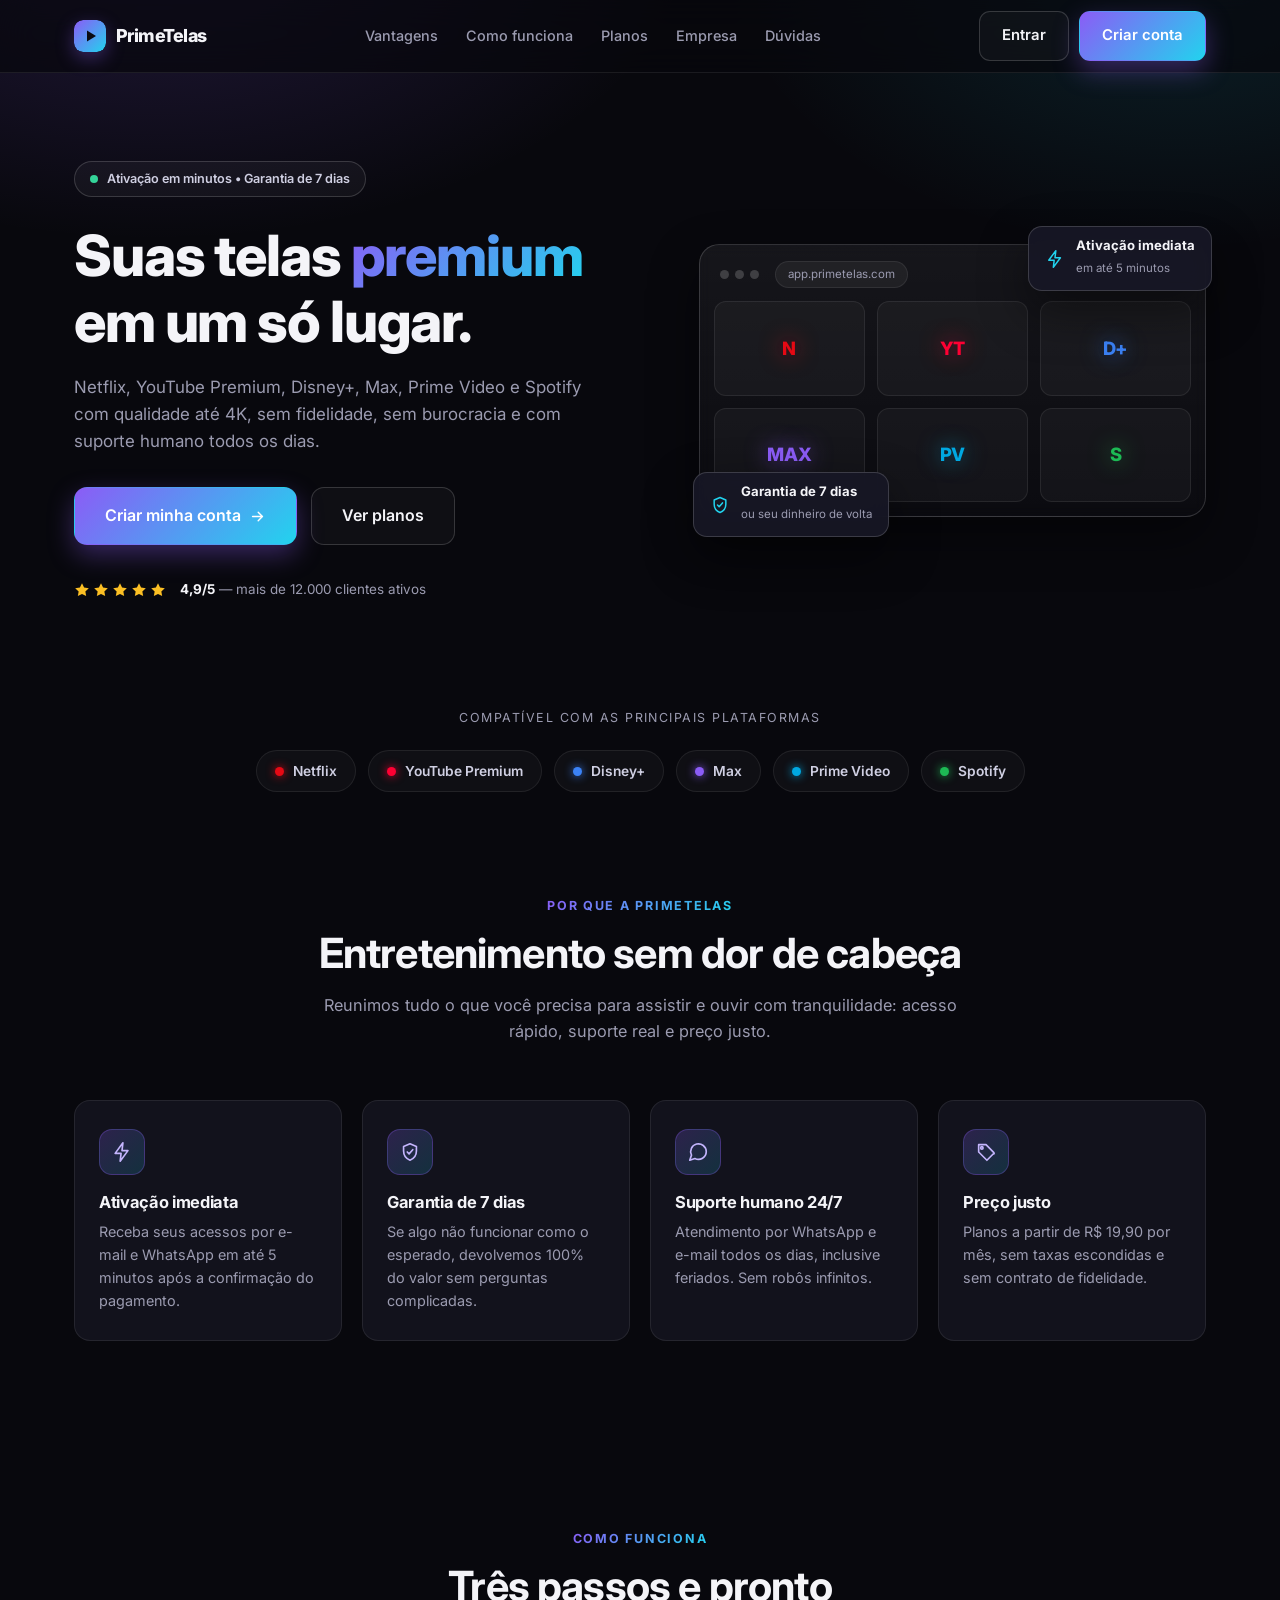
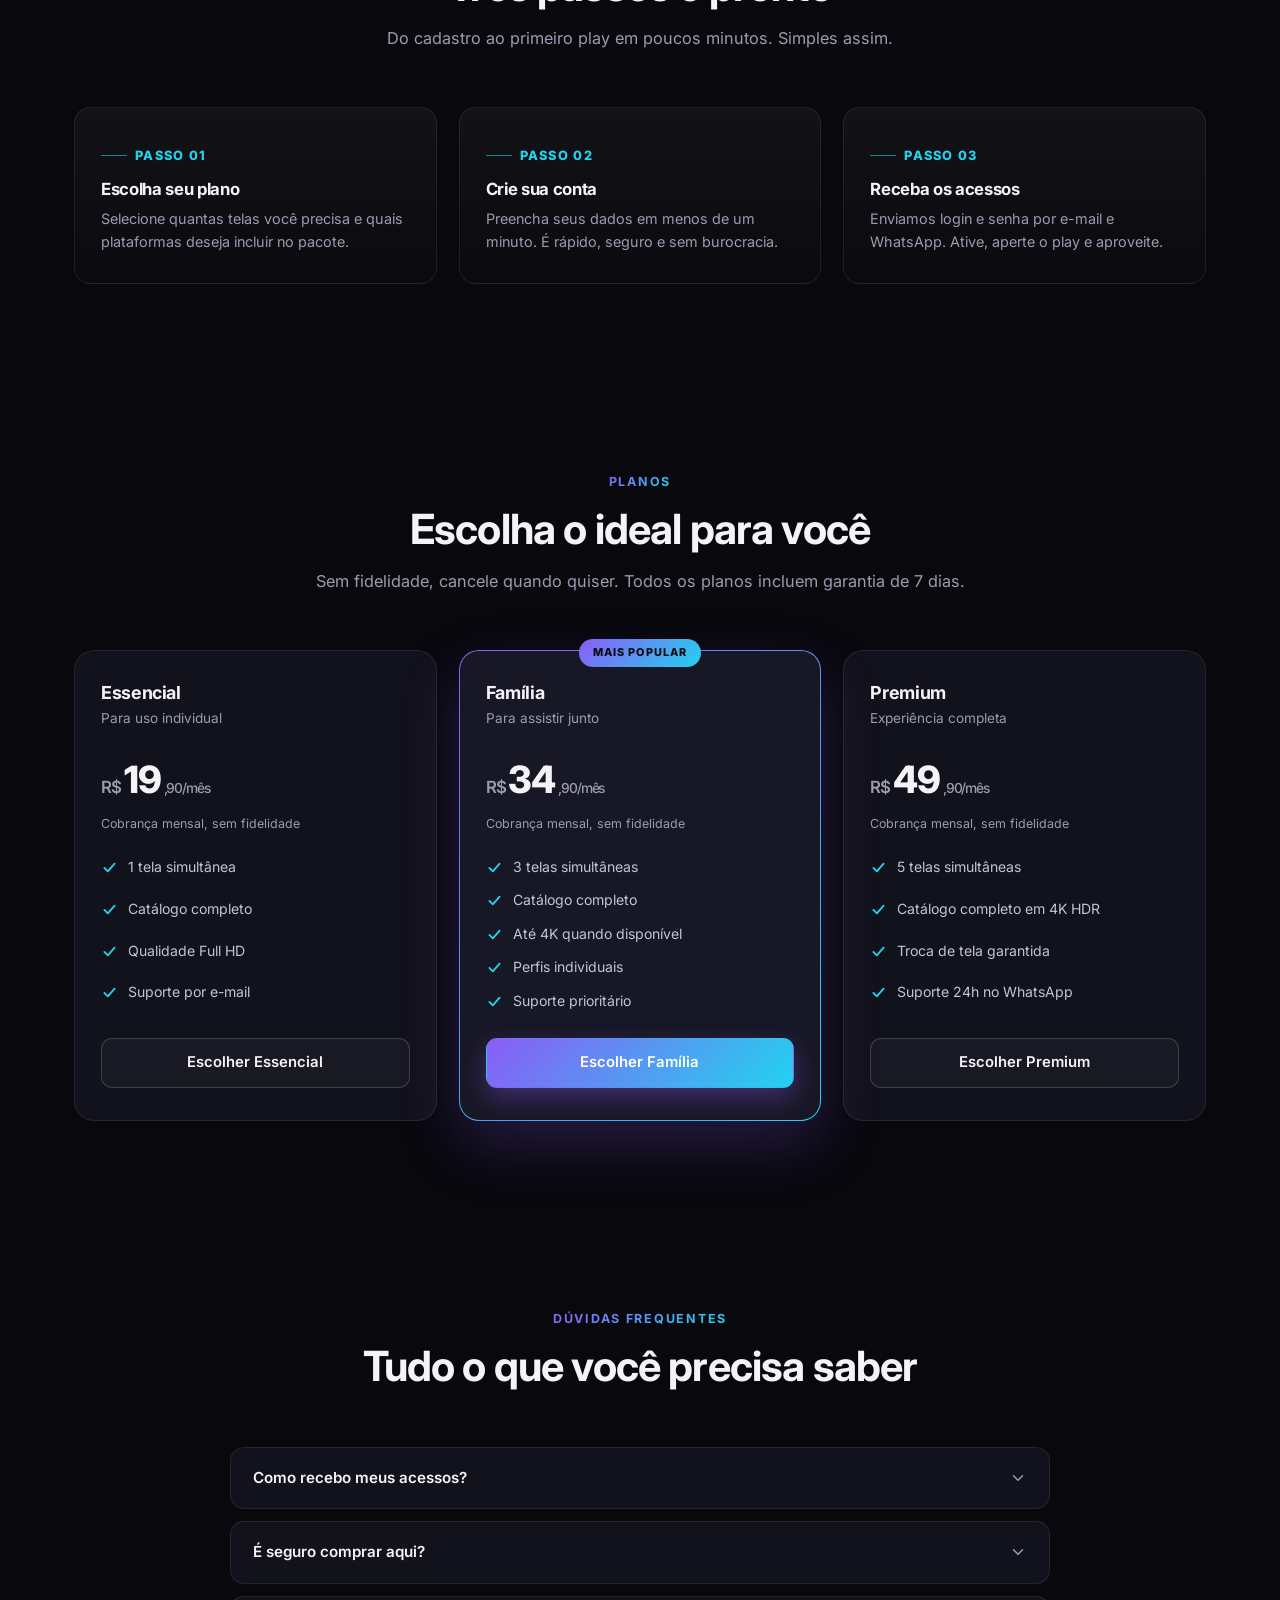
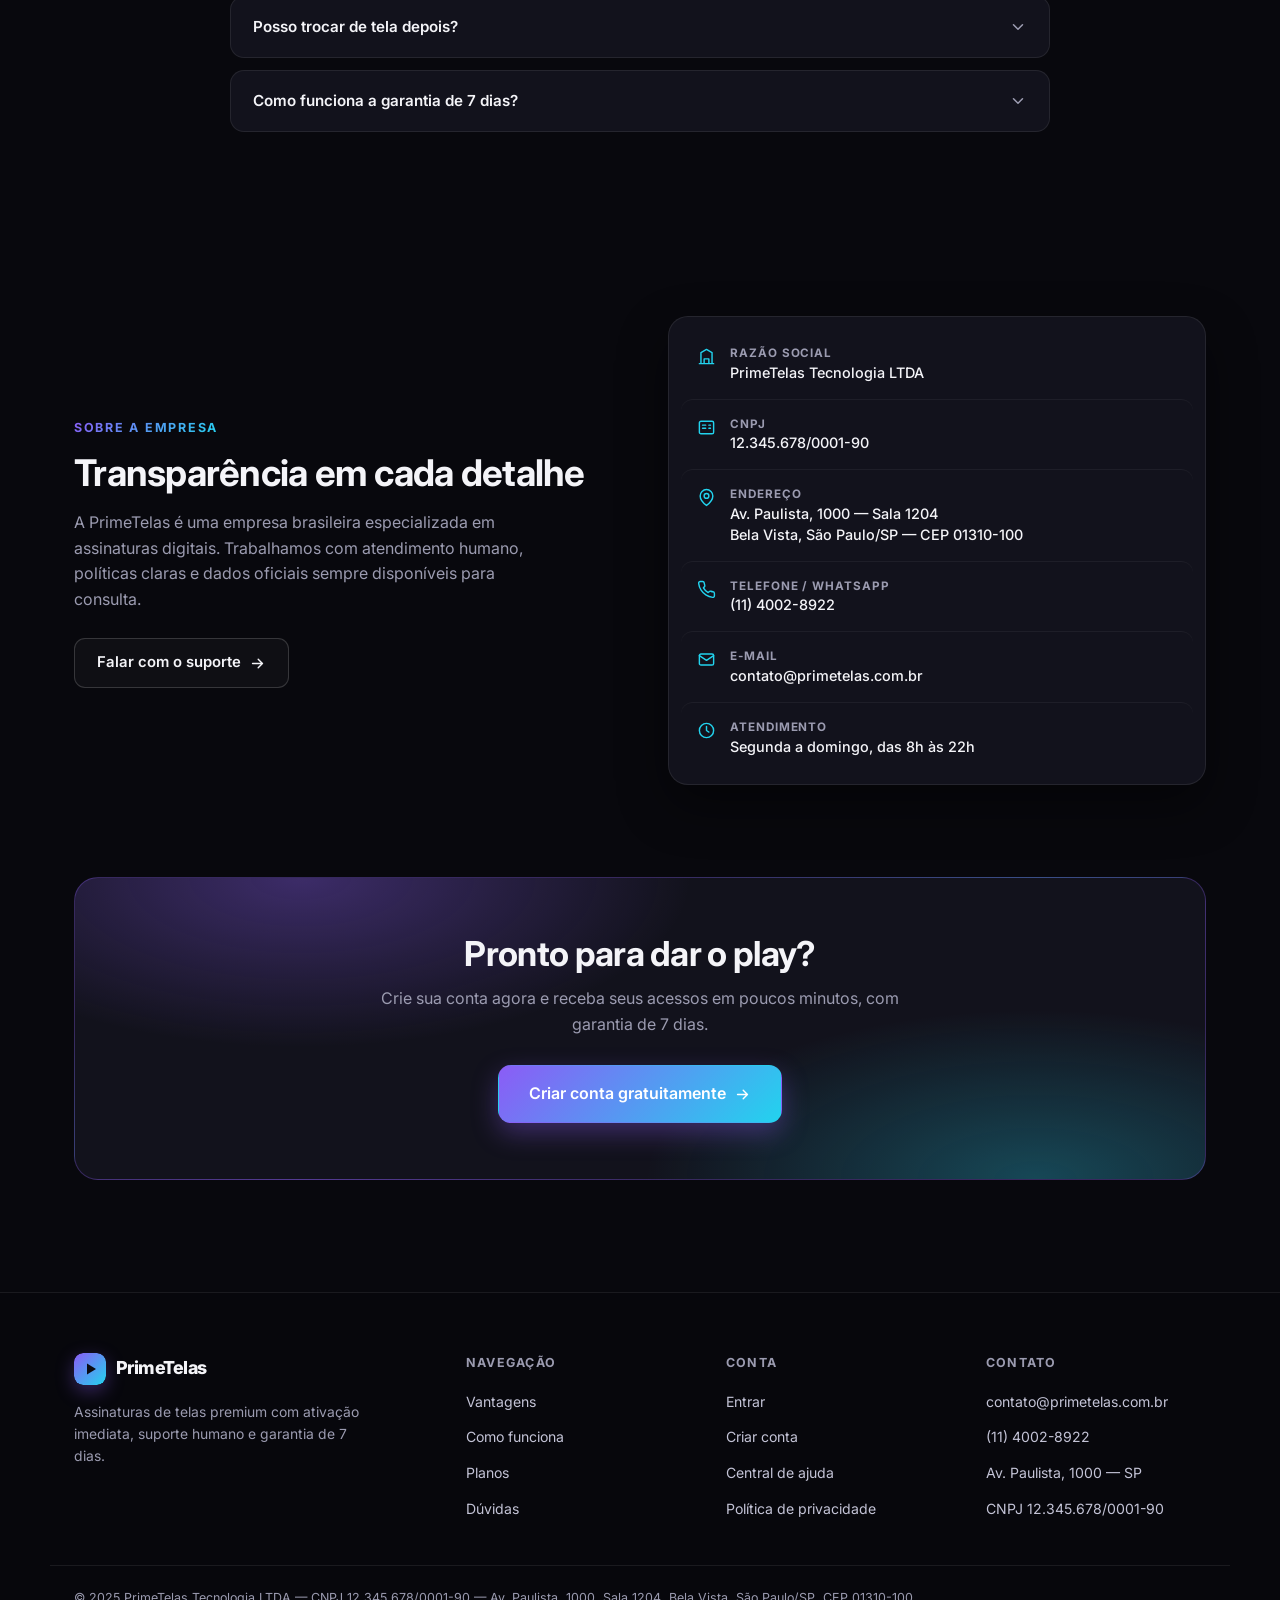
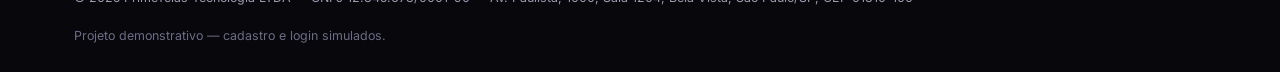
==== index.html @ 94884b7f "Rename inicio.html to index.html" ====
<!DOCTYPE html>
<html lang="pt-BR">
<head>
<meta charset="UTF-8">
<meta name="viewport" content="width=device-width, initial-scale=1.0">
<meta name="theme-color" content="#08080d">
<meta name="description" content="PrimeTelas — assinaturas de telas premium: Netflix, YouTube Premium, Disney+, Max, Prime Video e Spotify com ativação imediata.">
<title>PrimeTelas — Suas telas premium em um só lugar</title>
<link rel="preconnect" href="https://fonts.googleapis.com">
<link rel="preconnect" href="https://fonts.gstatic.com" crossorigin>
<link href="https://fonts.googleapis.com/css2?family=Inter:wght@400;500;600;700;800&display=swap" rel="stylesheet">
<link rel="stylesheet" href="estilo.css">
</head>
<body>

<!-- ================= NAVBAR ================= -->
<header class="navbar">
  <div class="container nav-inner">
    <a class="logo" href="inicio.html">
      <svg class="logo-mark" viewBox="0 0 32 32" aria-hidden="true">
        <defs>
          <linearGradient id="gradLogo" x1="0" y1="0" x2="32" y2="32" gradientUnits="userSpaceOnUse">
            <stop stop-color="#8b5cf6"/><stop offset="1" stop-color="#22d3ee"/>
          </linearGradient>
        </defs>
        <rect width="32" height="32" rx="9" fill="url(#gradLogo)"/>
        <path d="M13 10.5v11l9-5.5-9-5.5z" fill="#0b0b12"/>
      </svg>
      PrimeTelas
    </a>

    <nav class="nav-links">
      <a href="#vantagens">Vantagens</a>
      <a href="#como-funciona">Como funciona</a>
      <a href="#planos">Planos</a>
      <a href="#empresa">Empresa</a>
      <a href="#faq">Dúvidas</a>
    </nav>

    <div class="nav-actions">
      <a href="entrar.html" class="btn btn-ghost">Entrar</a>
      <a href="cadastro.html" class="btn btn-primary">Criar conta</a>
    </div>
  </div>
</header>

<main>
  <!-- ================= HERO ================= -->
  <section class="hero">
    <div class="container hero-grid">
      <div>
        <span class="badge"><span class="pulse"></span> Ativação em minutos &bull; Garantia de 7 dias</span>
        <h1>Suas telas <span class="grad">premium</span> em um só lugar.</h1>
        <p class="lead">
          Netflix, YouTube Premium, Disney+, Max, Prime Video e Spotify com qualidade até 4K,
          sem fidelidade, sem burocracia e com suporte humano todos os dias.
        </p>
        <div class="hero-actions">
          <a href="cadastro.html" class="btn btn-primary btn-lg">
            Criar minha conta
            <svg viewBox="0 0 24 24" fill="none" stroke="currentColor" stroke-width="2" stroke-linecap="round" stroke-linejoin="round"><path d="M5 12h14M13 6l6 6-6 6"/></svg>
          </a>
          <a href="#planos" class="btn btn-ghost btn-lg">Ver planos</a>
        </div>
        <div class="trust">
          <div class="stars" aria-label="Avaliação 4,9 de 5">
            <svg viewBox="0 0 20 20" fill="currentColor"><path d="M10 1.5l2.6 5.3 5.9.9-4.3 4.1 1 5.8L10 14.9 4.8 17.6l1-5.8L1.5 7.7l5.9-.9L10 1.5z"/></svg>
            <svg viewBox="0 0 20 20" fill="currentColor"><path d="M10 1.5l2.6 5.3 5.9.9-4.3 4.1 1 5.8L10 14.9 4.8 17.6l1-5.8L1.5 7.7l5.9-.9L10 1.5z"/></svg>
            <svg viewBox="0 0 20 20" fill="currentColor"><path d="M10 1.5l2.6 5.3 5.9.9-4.3 4.1 1 5.8L10 14.9 4.8 17.6l1-5.8L1.5 7.7l5.9-.9L10 1.5z"/></svg>
            <svg viewBox="0 0 20 20" fill="currentColor"><path d="M10 1.5l2.6 5.3 5.9.9-4.3 4.1 1 5.8L10 14.9 4.8 17.6l1-5.8L1.5 7.7l5.9-.9L10 1.5z"/></svg>
            <svg viewBox="0 0 20 20" fill="currentColor"><path d="M10 1.5l2.6 5.3 5.9.9-4.3 4.1 1 5.8L10 14.9 4.8 17.6l1-5.8L1.5 7.7l5.9-.9L10 1.5z"/></svg>
          </div>
          <small><b>4,9/5</b> — mais de 12.000 clientes ativos</small>
        </div>
      </div>

      <div class="hero-visual">
        <div class="screen-panel">
          <div class="screen-top">
            <span class="dot"></span><span class="dot"></span><span class="dot"></span>
            <span class="screen-url">app.primetelas.com</span>
          </div>
          <div class="tiles">
            <div class="tile" style="--brand:#e50914">N</div>
            <div class="tile" style="--brand:#ff0033">YT</div>
            <div class="tile" style="--brand:#3b82f6">D+</div>
            <div class="tile" style="--brand:#8b5cf6">MAX</div>
            <div class="tile" style="--brand:#00a8e1">PV</div>
            <div class="tile" style="--brand:#1db954">S</div>
          </div>
        </div>
        <div class="float-card float-1">
          <svg viewBox="0 0 24 24" fill="none" stroke="currentColor" stroke-width="1.8" stroke-linecap="round" stroke-linejoin="round"><path d="M13 2L4.5 13.5H11L10 22l8.5-11.5H12L13 2z"/></svg>
          <div><strong>Ativação imediata</strong><span>em até 5 minutos</span></div>
        </div>
        <div class="float-card float-2">
          <svg viewBox="0 0 24 24" fill="none" stroke="currentColor" stroke-width="1.8" stroke-linecap="round" stroke-linejoin="round"><path d="M12 3l7 3v5c0 4.5-3 8.4-7 10-4-1.6-7-5.5-7-10V6l7-3z"/><path d="M9 12l2 2 4-4.5"/></svg>
          <div><strong>Garantia de 7 dias</strong><span>ou seu dinheiro de volta</span></div>
        </div>
      </div>
    </div>
  </section>

  <!-- ================= MARCAS ================= -->
  <section class="brands">
    <div class="container">
      <p>Compatível com as principais plataformas</p>
      <div class="brand-row">
        <span class="brand-pill"><span class="brand-dot" style="--brand:#e50914"></span>Netflix</span>
        <span class="brand-pill"><span class="brand-dot" style="--brand:#ff0033"></span>YouTube Premium</span>
        <span class="brand-pill"><span class="brand-dot" style="--brand:#3b82f6"></span>Disney+</span>
        <span class="brand-pill"><span class="brand-dot" style="--brand:#8b5cf6"></span>Max</span>
        <span class="brand-pill"><span class="brand-dot" style="--brand:#00a8e1"></span>Prime Video</span>
        <span class="brand-pill"><span class="brand-dot" style="--brand:#1db954"></span>Spotify</span>
      </div>
    </div>
  </section>

  <!-- ================= VANTAGENS ================= -->
  <section class="section" id="vantagens">
    <div class="container">
      <div class="section-head">
        <span class="eyebrow">Por que a PrimeTelas</span>
        <h2>Entretenimento sem dor de cabeça</h2>
        <p>Reunimos tudo o que você precisa para assistir e ouvir com tranquilidade: acesso rápido, suporte real e preço justo.</p>
      </div>

      <div class="grid-cards">
        <article class="card">
          <div class="icon-box">
            <svg viewBox="0 0 24 24" fill="none" stroke="currentColor" stroke-width="1.8" stroke-linecap="round" stroke-linejoin="round"><path d="M13 2L4.5 13.5H11L10 22l8.5-11.5H12L13 2z"/></svg>
          </div>
          <h3>Ativação imediata</h3>
          <p>Receba seus acessos por e-mail e WhatsApp em até 5 minutos após a confirmação do pagamento.</p>
        </article>

        <article class="card">
          <div class="icon-box">
            <svg viewBox="0 0 24 24" fill="none" stroke="currentColor" stroke-width="1.8" stroke-linecap="round" stroke-linejoin="round"><path d="M12 3l7 3v5c0 4.5-3 8.4-7 10-4-1.6-7-5.5-7-10V6l7-3z"/><path d="M9 12l2 2 4-4.5"/></svg>
          </div>
          <h3>Garantia de 7 dias</h3>
          <p>Se algo não funcionar como o esperado, devolvemos 100% do valor sem perguntas complicadas.</p>
        </article>

        <article class="card">
          <div class="icon-box">
            <svg viewBox="0 0 24 24" fill="none" stroke="currentColor" stroke-width="1.8" stroke-linecap="round" stroke-linejoin="round"><path d="M21 11.5a8.5 8.5 0 0 1-12.4 7.6L3 21l1.9-5.6A8.5 8.5 0 1 1 21 11.5z"/></svg>
          </div>
          <h3>Suporte humano 24/7</h3>
          <p>Atendimento por WhatsApp e e-mail todos os dias, inclusive feriados. Sem robôs infinitos.</p>
        </article>

        <article class="card">
          <div class="icon-box">
            <svg viewBox="0 0 24 24" fill="none" stroke="currentColor" stroke-width="1.8" stroke-linecap="round" stroke-linejoin="round"><path d="M20.6 13.4L13 21l-9-9V4h8l8.6 8.6a1 1 0 0 1 0 1.4z"/><circle cx="7.5" cy="7.5" r="1.3"/></svg>
          </div>
          <h3>Preço justo</h3>
          <p>Planos a partir de R$ 19,90 por mês, sem taxas escondidas e sem contrato de fidelidade.</p>
        </article>
      </div>
    </div>
  </section>

  <!-- ================= COMO FUNCIONA ================= -->
  <section class="section" id="como-funciona">
    <div class="container">
      <div class="section-head">
        <span class="eyebrow">Como funciona</span>
        <h2>Três passos e pronto</h2>
        <p>Do cadastro ao primeiro play em poucos minutos. Simples assim.</p>
      </div>

      <div class="steps">
        <div class="step">
          <span class="step-num">PASSO 01</span>
          <h3>Escolha seu plano</h3>
          <p>Selecione quantas telas você precisa e quais plataformas deseja incluir no pacote.</p>
        </div>
        <div class="step">
          <span class="step-num">PASSO 02</span>
          <h3>Crie sua conta</h3>
          <p>Preencha seus dados em menos de um minuto. É rápido, seguro e sem burocracia.</p>
        </div>
        <div class="step">
          <span class="step-num">PASSO 03</span>
          <h3>Receba os acessos</h3>
          <p>Enviamos login e senha por e-mail e WhatsApp. Ative, aperte o play e aproveite.</p>
        </div>
      </div>
    </div>
  </section>

  <!-- ================= PLANOS ================= -->
  <section class="section" id="planos">
    <div class="container">
      <div class="section-head">
        <span class="eyebrow">Planos</span>
        <h2>Escolha o ideal para você</h2>
        <p>Sem fidelidade, cancele quando quiser. Todos os planos incluem garantia de 7 dias.</p>
      </div>

      <div class="plans">
        <article class="plan">
          <h3>Essencial</h3>
          <p class="plan-desc">Para uso individual</p>
          <div class="plan-price"><span class="cur">R$</span>19<small>,90/mês</small></div>
          <p class="plan-note">Cobrança mensal, sem fidelidade</p>
          <ul class="plan-list">
            <li><svg class="check" viewBox="0 0 20 20" fill="none"><path d="M4 10.5l4 4 8-9" stroke="currentColor" stroke-width="2.2" stroke-linecap="round" stroke-linejoin="round"/></svg>1 tela simultânea</li>
            <li><svg class="check" viewBox="0 0 20 20" fill="none"><path d="M4 10.5l4 4 8-9" stroke="currentColor" stroke-width="2.2" stroke-linecap="round" stroke-linejoin="round"/></svg>Catálogo completo</li>
            <li><svg class="check" viewBox="0 0 20 20" fill="none"><path d="M4 10.5l4 4 8-9" stroke="currentColor" stroke-width="2.2" stroke-linecap="round" stroke-linejoin="round"/></svg>Qualidade Full HD</li>
            <li><svg class="check" viewBox="0 0 20 20" fill="none"><path d="M4 10.5l4 4 8-9" stroke="currentColor" stroke-width="2.2" stroke-linecap="round" stroke-linejoin="round"/></svg>Suporte por e-mail</li>
          </ul>
          <a href="cadastro.html" class="btn btn-ghost btn-block">Escolher Essencial</a>
        </article>

        <article class="plan featured">
          <span class="tag-pop">Mais popular</span>
          <h3>Família</h3>
          <p class="plan-desc">Para assistir junto</p>
          <div class="plan-price"><span class="cur">R$</span>34<small>,90/mês</small></div>
          <p class="plan-note">Cobrança mensal, sem fidelidade</p>
          <ul class="plan-list">
            <li><svg class="check" viewBox="0 0 20 20" fill="none"><path d="M4 10.5l4 4 8-9" stroke="currentColor" stroke-width="2.2" stroke-linecap="round" stroke-linejoin="round"/></svg>3 telas simultâneas</li>
            <li><svg class="check" viewBox="0 0 20 20" fill="none"><path d="M4 10.5l4 4 8-9" stroke="currentColor" stroke-width="2.2" stroke-linecap="round" stroke-linejoin="round"/></svg>Catálogo completo</li>
            <li><svg class="check" viewBox="0 0 20 20" fill="none"><path d="M4 10.5l4 4 8-9" stroke="currentColor" stroke-width="2.2" stroke-linecap="round" stroke-linejoin="round"/></svg>Até 4K quando disponível</li>
            <li><svg class="check" viewBox="0 0 20 20" fill="none"><path d="M4 10.5l4 4 8-9" stroke="currentColor" stroke-width="2.2" stroke-linecap="round" stroke-linejoin="round"/></svg>Perfis individuais</li>
            <li><svg class="check" viewBox="0 0 20 20" fill="none"><path d="M4 10.5l4 4 8-9" stroke="currentColor" stroke-width="2.2" stroke-linecap="round" stroke-linejoin="round"/></svg>Suporte prioritário</li>
          </ul>
          <a href="cadastro.html" class="btn btn-primary btn-block">Escolher Família</a>
        </article>

        <article class="plan">
          <h3>Premium</h3>
          <p class="plan-desc">Experiência completa</p>
          <div class="plan-price"><span class="cur">R$</span>49<small>,90/mês</small></div>
          <p class="plan-note">Cobrança mensal, sem fidelidade</p>
          <ul class="plan-list">
            <li><svg class="check" viewBox="0 0 20 20" fill="none"><path d="M4 10.5l4 4 8-9" stroke="currentColor" stroke-width="2.2" stroke-linecap="round" stroke-linejoin="round"/></svg>5 telas simultâneas</li>
            <li><svg class="check" viewBox="0 0 20 20" fill="none"><path d="M4 10.5l4 4 8-9" stroke="currentColor" stroke-width="2.2" stroke-linecap="round" stroke-linejoin="round"/></svg>Catálogo completo em 4K HDR</li>
            <li><svg class="check" viewBox="0 0 20 20" fill="none"><path d="M4 10.5l4 4 8-9" stroke="currentColor" stroke-width="2.2" stroke-linecap="round" stroke-linejoin="round"/></svg>Troca de tela garantida</li>
            <li><svg class="check" viewBox="0 0 20 20" fill="none"><path d="M4 10.5l4 4 8-9" stroke="currentColor" stroke-width="2.2" stroke-linecap="round" stroke-linejoin="round"/></svg>Suporte 24h no WhatsApp</li>
          </ul>
          <a href="cadastro.html" class="btn btn-ghost btn-block">Escolher Premium</a>
        </article>
      </div>
    </div>
  </section>

  <!-- ================= FAQ ================= -->
  <section class="section" id="faq">
    <div class="container">
      <div class="section-head">
        <span class="eyebrow">Dúvidas frequentes</span>
        <h2>Tudo o que você precisa saber</h2>
      </div>

      <div class="faq">
        <details class="faq-item">
          <summary>Como recebo meus acessos?
            <svg viewBox="0 0 24 24" fill="none" stroke="currentColor" stroke-width="2" stroke-linecap="round" stroke-linejoin="round"><path d="M6 9l6 6 6-6"/></svg>
          </summary>
          <p>Após a confirmação do pagamento, enviamos o login e a senha para o e-mail cadastrado e também pelo WhatsApp em até 5 minutos.</p>
        </details>

        <details class="faq-item">
          <summary>É seguro comprar aqui?
            <svg viewBox="0 0 24 24" fill="none" stroke="currentColor" stroke-width="2" stroke-linecap="round" stroke-linejoin="round"><path d="M6 9l6 6 6-6"/></svg>
          </summary>
          <p>Sim. Todos os pagamentos são processados por gateways certificados e seus dados são criptografados. Além disso, você conta com 7 dias de garantia.</p>
        </details>

        <details class="faq-item">
          <summary>Posso trocar de tela depois?
            <svg viewBox="0 0 24 24" fill="none" stroke="currentColor" stroke-width="2" stroke-linecap="round" stroke-linejoin="round"><path d="M6 9l6 6 6-6"/></svg>
          </summary>
          <p>Sim. Nos planos Família e Premium você pode solicitar a troca de tela uma vez por mês diretamente com o nosso suporte.</p>
        </details>

        <details class="faq-item">
          <summary>Como funciona a garantia de 7 dias?
            <svg viewBox="0 0 24 24" fill="none" stroke="currentColor" stroke-width="2" stroke-linecap="round" stroke-linejoin="round"><path d="M6 9l6 6 6-6"/></svg>
          </summary>
          <p>Se o serviço não funcionar como esperado dentro dos primeiros 7 dias, basta abrir um chamado no suporte e devolvemos o valor integral pago.</p>
        </details>
      </div>
    </div>
  </section>

  <!-- ================= EMPRESA ================= -->
  <section class="section" id="empresa">
    <div class="container company-grid">
      <div>
        <span class="eyebrow">Sobre a empresa</span>
        <h2>Transparência em cada detalhe</h2>
        <p>
          A PrimeTelas é uma empresa brasileira especializada em assinaturas digitais.
          Trabalhamos com atendimento humano, políticas claras e dados oficiais sempre
          disponíveis para consulta.
        </p>
        <a href="entrar.html" class="btn btn-ghost">
          Falar com o suporte
          <svg viewBox="0 0 24 24" fill="none" stroke="currentColor" stroke-width="2" stroke-linecap="round" stroke-linejoin="round"><path d="M5 12h14M13 6l6 6-6 6"/></svg>
        </a>
      </div>

      <div class="company-card">
        <div class="company-row">
          <svg viewBox="0 0 24 24" fill="none" stroke="currentColor" stroke-width="1.8" stroke-linecap="round" stroke-linejoin="round"><path d="M3 21h18M5 21V7l7-4 7 4v14M9 21v-6h6v6"/></svg>
          <div>
            <div class="label">Razão social</div>
            <div class="value">PrimeTelas Tecnologia LTDA</div>
          </div>
        </div>

        <div class="company-row">
          <svg viewBox="0 0 24 24" fill="none" stroke="currentColor" stroke-width="1.8" stroke-linecap="round" stroke-linejoin="round"><rect x="3" y="4" width="18" height="16" rx="2"/><path d="M7 9h4M7 13h4M15 9h2M15 13h2"/></svg>
          <div>
            <div class="label">CNPJ</div>
            <div class="value">12.345.678/0001-90</div>
          </div>
        </div>

        <div class="company-row">
          <svg viewBox="0 0 24 24" fill="none" stroke="currentColor" stroke-width="1.8" stroke-linecap="round" stroke-linejoin="round"><path d="M20 10c0 6-8 12-8 12s-8-6-8-12a8 8 0 1 1 16 0z"/><circle cx="12" cy="10" r="3"/></svg>
          <div>
            <div class="label">Endereço</div>
            <div class="value">Av. Paulista, 1000 — Sala 1204<br>Bela Vista, São Paulo/SP — CEP 01310-100</div>
          </div>
        </div>

        <div class="company-row">
          <svg viewBox="0 0 24 24" fill="none" stroke="currentColor" stroke-width="1.8" stroke-linecap="round" stroke-linejoin="round"><path d="M22 16.9v3a2 2 0 0 1-2.2 2 19.8 19.8 0 0 1-8.6-3 19.5 19.5 0 0 1-6-6A19.8 19.8 0 0 1 2.1 4.2 2 2 0 0 1 4.1 2h3a2 2 0 0 1 2 1.7c.1 1 .4 2 .7 2.9a2 2 0 0 1-.5 2.1L8.1 9.9a16 16 0 0 0 6 6l1.2-1.2a2 2 0 0 1 2.1-.5c.9.3 1.9.6 2.9.7a2 2 0 0 1 1.7 2z"/></svg>
          <div>
            <div class="label">Telefone / WhatsApp</div>
            <div class="value">(11) 4002-8922</div>
          </div>
        </div>

        <div class="company-row">
          <svg viewBox="0 0 24 24" fill="none" stroke="currentColor" stroke-width="1.8" stroke-linecap="round" stroke-linejoin="round"><rect x="3" y="5" width="18" height="14" rx="2"/><path d="M3 7l9 6 9-6"/></svg>
          <div>
            <div class="label">E-mail</div>
            <div class="value">contato@primetelas.com.br</div>
          </div>
        </div>

        <div class="company-row">
          <svg viewBox="0 0 24 24" fill="none" stroke="currentColor" stroke-width="1.8" stroke-linecap="round" stroke-linejoin="round"><circle cx="12" cy="12" r="9"/><path d="M12 7v5l3 2"/></svg>
          <div>
            <div class="label">Atendimento</div>
            <div class="value">Segunda a domingo, das 8h às 22h</div>
          </div>
        </div>
      </div>
    </div>
  </section>

  <!-- ================= CTA FINAL ================= -->
  <section class="section" style="padding-top:0">
    <div class="container">
      <div class="cta-band">
        <h2>Pronto para dar o play?</h2>
        <p>Crie sua conta agora e receba seus acessos em poucos minutos, com garantia de 7 dias.</p>
        <a href="cadastro.html" class="btn btn-primary btn-lg">
          Criar conta gratuitamente
          <svg viewBox="0 0 24 24" fill="none" stroke="currentColor" stroke-width="2" stroke-linecap="round" stroke-linejoin="round"><path d="M5 12h14M13 6l6 6-6 6"/></svg>
        </a>
      </div>
    </div>
  </section>
</main>

<!-- ================= FOOTER ================= -->
<footer class="footer">
  <div class="container footer-grid">
    <div class="footer-brand">
      <a class="logo" href="inicio.html">
        <svg class="logo-mark" viewBox="0 0 32 32" aria-hidden="true">
          <defs>
            <linearGradient id="gradLogo2" x1="0" y1="0" x2="32" y2="32" gradientUnits="userSpaceOnUse">
              <stop stop-color="#8b5cf6"/><stop offset="1" stop-color="#22d3ee"/>
            </linearGradient>
          </defs>
          <rect width="32" height="32" rx="9" fill="url(#gradLogo2)"/>
          <path d="M13 10.5v11l9-5.5-9-5.5z" fill="#0b0b12"/>
        </svg>
        PrimeTelas
      </a>
      <p>Assinaturas de telas premium com ativação imediata, suporte humano e garantia de 7 dias.</p>
    </div>

    <div class="footer-col">
      <h4>Navegação</h4>
      <ul>
        <li><a href="#vantagens">Vantagens</a></li>
        <li><a href="#como-funciona">Como funciona</a></li>
        <li><a href="#planos">Planos</a></li>
        <li><a href="#faq">Dúvidas</a></li>
      </ul>
    </div>

    <div class="footer-col">
      <h4>Conta</h4>
      <ul>
        <li><a href="entrar.html">Entrar</a></li>
        <li><a href="cadastro.html">Criar conta</a></li>
        <li><a href="#">Central de ajuda</a></li>
        <li><a href="#">Política de privacidade</a></li>
      </ul>
    </div>

    <div class="footer-col">
      <h4>Contato</h4>
      <ul>
        <li><a href="#">contato@primetelas.com.br</a></li>
        <li><a href="#">(11) 4002-8922</a></li>
        <li><a href="#">Av. Paulista, 1000 — SP</a></li>
        <li><a href="#">CNPJ 12.345.678/0001-90</a></li>
      </ul>
    </div>
  </div>

  <div class="container footer-bottom">
    <span>&copy; 2025 PrimeTelas Tecnologia LTDA — CNPJ 12.345.678/0001-90 — Av. Paulista, 1000, Sala 1204, Bela Vista, São Paulo/SP, CEP 01310-100</span>
    <span class="demo">Projeto demonstrativo — cadastro e login simulados.</span>
  </div>
</footer>

</body>
</html>
---- estilo.css ----
/* ==========================================================
   PrimeTelas — Estilos globais
   ========================================================== */
:root{
  --bg:#08080d;
  --bg-soft:#0d0d15;
  --card:#12121c;
  --card-2:#171725;
  --border:rgba(255,255,255,.08);
  --border-strong:rgba(255,255,255,.16);
  --text:#f4f4f8;
  --muted:#9b9bb0;
  --accent:#8b5cf6;
  --accent-2:#22d3ee;
  --gradient:linear-gradient(135deg,#8b5cf6 0%,#22d3ee 100%);
  --success:#34d399;
  --danger:#f87171;
  --warning:#fbbf24;
  --radius:16px;
  --shadow:0 20px 50px rgba(0,0,0,.45);
}

*,*::before,*::after{box-sizing:border-box;margin:0;padding:0}
html{scroll-behavior:smooth;-webkit-text-size-adjust:100%}
body{
  font-family:'Inter',-apple-system,BlinkMacSystemFont,'Segoe UI',Roboto,Arial,sans-serif;
  color:var(--text);
  background:
    radial-gradient(900px 520px at 12% -8%,rgba(139,92,246,.20),transparent 60%),
    radial-gradient(820px 520px at 92% -4%,rgba(34,211,238,.13),transparent 55%),
    var(--bg);
  background-attachment:fixed;
  line-height:1.6;
  min-height:100vh;
  -webkit-font-smoothing:antialiased;
}
img,svg{display:block;max-width:100%}
a{color:inherit;text-decoration:none}
ul{list-style:none}
button{font:inherit;color:inherit}
::selection{background:rgba(139,92,246,.4)}

.container{width:100%;max-width:1180px;margin:0 auto;padding:0 24px}
.section{padding:92px 0}
.section-head{max-width:680px;margin:0 auto 56px;text-align:center}
.eyebrow{
  display:inline-block;font-size:.78rem;font-weight:700;letter-spacing:.14em;
  text-transform:uppercase;margin-bottom:14px;
  background:var(--gradient);-webkit-background-clip:text;background-clip:text;color:transparent;
}
h1,h2,h3{letter-spacing:-.02em;line-height:1.15}
.section-head h2{font-size:clamp(1.8rem,3.6vw,2.6rem);margin-bottom:14px}
.section-head p{color:var(--muted);font-size:1.02rem}

/* ============ Botões ============ */
.btn{
  display:inline-flex;align-items:center;justify-content:center;gap:8px;
  padding:12px 22px;border-radius:11px;font-weight:600;font-size:.93rem;
  border:1px solid transparent;cursor:pointer;transition:.2s ease;font-family:inherit;white-space:nowrap;
}
.btn svg{width:17px;height:17px;flex:none}
.btn-primary{background:var(--gradient);color:#fff;box-shadow:0 10px 26px rgba(139,92,246,.35)}
.btn-primary:hover{transform:translateY(-2px);box-shadow:0 16px 34px rgba(139,92,246,.45)}
.btn-ghost{color:var(--text);border-color:var(--border-strong);background:rgba(255,255,255,.03)}
.btn-ghost:hover{background:rgba(255,255,255,.08);border-color:rgba(255,255,255,.28)}
.btn-lg{padding:15px 30px;font-size:1rem;border-radius:13px}
.btn-block{width:100%}
.btn:active{transform:translateY(0)}

/* ============ Navbar ============ */
.navbar{
  position:sticky;top:0;z-index:60;
  background:rgba(8,8,13,.72);
  backdrop-filter:blur(16px);-webkit-backdrop-filter:blur(16px);
  border-bottom:1px solid var(--border);
}
.nav-inner{display:flex;align-items:center;justify-content:space-between;height:72px;gap:24px}
.logo{display:flex;align-items:center;gap:10px;font-weight:800;font-size:1.12rem;letter-spacing:-.03em}
.logo-mark{width:32px;height:32px;flex:none;border-radius:9px;box-shadow:0 6px 18px rgba(139,92,246,.35)}
.nav-links{display:flex;gap:28px;font-size:.9rem;color:var(--muted);font-weight:500}
.nav-links a{transition:.2s}
.nav-links a:hover{color:var(--text)}
.nav-actions{display:flex;gap:10px;align-items:center}

/* ============ Hero ============ */
.hero{padding:88px 0 80px;position:relative}
.hero-grid{display:grid;grid-template-columns:1.05fr .95fr;gap:64px;align-items:center}
.badge{
  display:inline-flex;align-items:center;gap:9px;padding:7px 15px;border-radius:999px;
  border:1px solid var(--border-strong);background:rgba(255,255,255,.04);
  font-size:.79rem;font-weight:600;color:#cfcfe2;margin-bottom:26px;
}
.badge .pulse{
  width:8px;height:8px;border-radius:50%;background:var(--success);
  box-shadow:0 0 0 0 rgba(52,211,153,.6);animation:pulse 2s infinite;
}
@keyframes pulse{
  0%{box-shadow:0 0 0 0 rgba(52,211,153,.6)}
  70%{box-shadow:0 0 0 9px rgba(52,211,153,0)}
  100%{box-shadow:0 0 0 0 rgba(52,211,153,0)}
}
.hero h1{font-size:clamp(2.3rem,4.8vw,3.55rem);font-weight:800;margin-bottom:20px}
.hero h1 .grad{
  background:var(--gradient);-webkit-background-clip:text;background-clip:text;color:transparent;
}
.hero p.lead{color:var(--muted);font-size:1.06rem;max-width:520px;margin-bottom:32px}
.hero-actions{display:flex;gap:14px;flex-wrap:wrap;margin-bottom:34px}
.trust{display:flex;align-items:center;gap:14px;flex-wrap:wrap}
.stars{display:flex;gap:3px;color:#fbbf24}
.stars svg{width:16px;height:16px}
.trust small{color:var(--muted);font-size:.84rem}
.trust b{color:var(--text)}

/* --- Mock visual --- */
.hero-visual{position:relative}
.screen-panel{
  border-radius:20px;border:1px solid var(--border-strong);
  background:linear-gradient(180deg,rgba(255,255,255,.06),rgba(255,255,255,.015));
  box-shadow:var(--shadow);padding:14px;backdrop-filter:blur(6px);
}
.screen-top{display:flex;align-items:center;gap:6px;padding:2px 6px 14px}
.screen-top .dot{width:9px;height:9px;border-radius:50%;background:rgba(255,255,255,.18)}
.screen-url{
  margin-left:10px;font-size:.72rem;color:var(--muted);background:rgba(255,255,255,.05);
  padding:3px 12px;border-radius:999px;border:1px solid var(--border);
}
.tiles{display:grid;grid-template-columns:repeat(3,1fr);gap:12px}
.tile{
  aspect-ratio:16/10;border-radius:12px;display:grid;place-items:center;
  font-weight:800;font-size:1.15rem;letter-spacing:-.02em;
  background:rgba(255,255,255,.035);border:1px solid var(--border);
  color:var(--brand);
  text-shadow:0 0 22px color-mix(in srgb,var(--brand) 70%,transparent);
  transition:.25s ease;
}
.tile:hover{transform:translateY(-3px);border-color:color-mix(in srgb,var(--brand) 55%,transparent);background:rgba(255,255,255,.06)}
.float-card{
  position:absolute;display:flex;align-items:center;gap:11px;
  background:rgba(23,23,37,.92);border:1px solid var(--border-strong);
  border-radius:14px;padding:11px 16px;box-shadow:var(--shadow);
  backdrop-filter:blur(10px);animation:float 5s ease-in-out infinite;
}
.float-card svg{width:20px;height:20px;color:var(--accent-2);flex:none}
.float-card strong{display:block;font-size:.82rem;line-height:1.2}
.float-card span{font-size:.72rem;color:var(--muted)}
.float-1{top:-18px;right:-6px}
.float-2{bottom:-20px;left:-6px;animation-delay:1.4s}
@keyframes float{0%,100%{transform:translateY(0)}50%{transform:translateY(-9px)}}

/* ============ Faixa de marcas ============ */
.brands{padding:28px 0 8px}
.brands p{text-align:center;font-size:.78rem;letter-spacing:.12em;text-transform:uppercase;color:var(--muted);margin-bottom:22px}
.brand-row{display:flex;flex-wrap:wrap;justify-content:center;gap:12px}
.brand-pill{
  display:inline-flex;align-items:center;gap:9px;padding:9px 18px;border-radius:999px;
  border:1px solid var(--border);background:rgba(255,255,255,.03);
  font-size:.86rem;font-weight:600;color:#cfcfe2;
}
.brand-dot{width:9px;height:9px;border-radius:50%;background:var(--brand);box-shadow:0 0 10px var(--brand)}

/* ============ Vantagens ============ */
.grid-cards{display:grid;grid-template-columns:repeat(auto-fit,minmax(240px,1fr));gap:20px}
.card{
  background:var(--card);border:1px solid var(--border);border-radius:var(--radius);
  padding:28px 24px;transition:.25s ease;
}
.card:hover{transform:translateY(-4px);border-color:var(--border-strong);background:var(--card-2)}
.icon-box{
  width:46px;height:46px;border-radius:13px;display:grid;place-items:center;margin-bottom:18px;
  background:linear-gradient(135deg,rgba(139,92,246,.22),rgba(34,211,238,.16));
  border:1px solid rgba(139,92,246,.3);color:#c4b5fd;
}
.icon-box svg{width:22px;height:22px}
.card h3{font-size:1.03rem;margin-bottom:8px}
.card p{font-size:.9rem;color:var(--muted)}

/* ============ Como funciona ============ */
.steps{display:grid;grid-template-columns:repeat(auto-fit,minmax(250px,1fr));gap:22px;counter-reset:step}
.step{
  position:relative;padding:30px 26px;border-radius:var(--radius);
  border:1px solid var(--border);
  background:linear-gradient(180deg,rgba(255,255,255,.045),rgba(255,255,255,.01));
}
.step-num{
  font-size:.8rem;font-weight:800;letter-spacing:.1em;color:var(--accent-2);margin-bottom:14px;
  display:inline-flex;align-items:center;gap:8px;
}
.step-num::before{content:"";width:26px;height:1px;background:var(--accent-2);opacity:.6}
.step h3{font-size:1.05rem;margin-bottom:8px}
.step p{font-size:.9rem;color:var(--muted)}

/* ============ Planos ============ */
.plans{display:grid;grid-template-columns:repeat(auto-fit,minmax(270px,1fr));gap:22px;align-items:stretch}
.plan{
  display:flex;flex-direction:column;padding:32px 26px;border-radius:20px;
  background:var(--card);border:1px solid var(--border);transition:.25s ease;
}
.plan:hover{transform:translateY(-4px);border-color:var(--border-strong)}
.plan h3{font-size:1.12rem;margin-bottom:4px}
.plan .plan-desc{font-size:.85rem;color:var(--muted);margin-bottom:20px}
.plan-price{display:flex;align-items:baseline;gap:3px;font-weight:800;font-size:2.35rem;letter-spacing:-.03em;margin-bottom:4px}
.plan-price small{font-size:.86rem;font-weight:500;color:var(--muted)}
.plan-price .cur{font-size:1.05rem;font-weight:600;color:var(--muted)}
.plan .plan-note{font-size:.78rem;color:var(--muted);margin-bottom:22px}
.plan-list{flex:1;margin-bottom:26px;display:grid;gap:11px}
.plan-list li{display:flex;gap:10px;align-items:flex-start;font-size:.88rem;color:#c3c3d6}
.plan-list .check{width:17px;height:17px;flex:none;color:var(--accent-2);margin-top:3px}
.plan.featured{
  background:linear-gradient(var(--card-2),var(--card-2)) padding-box,
             var(--gradient) border-box;
  border:1px solid transparent;
  box-shadow:0 24px 60px rgba(139,92,246,.22);
  position:relative;
}
.plan.featured .tag-pop{
  position:absolute;top:-12px;left:50%;transform:translateX(-50%);
  font-size:.68rem;font-weight:800;letter-spacing:.1em;text-transform:uppercase;
  padding:5px 14px;border-radius:999px;background:var(--gradient);color:#0b0b12;white-space:nowrap;
}

/* ============ FAQ ============ */
.faq{max-width:820px;margin:0 auto;display:grid;gap:12px}
.faq-item{
  border:1px solid var(--border);border-radius:14px;background:var(--card);
  overflow:hidden;transition:.25s;
}
.faq-item[open]{border-color:rgba(139,92,246,.4);background:var(--card-2)}
.faq-item summary{
  list-style:none;cursor:pointer;padding:18px 22px;font-weight:600;font-size:.95rem;
  display:flex;align-items:center;justify-content:space-between;gap:16px;
}
.faq-item summary::-webkit-details-marker{display:none}
.faq-item summary svg{width:18px;height:18px;flex:none;color:var(--muted);transition:.25s}
.faq-item[open] summary svg{transform:rotate(180deg);color:var(--accent-2)}
.faq-item p{padding:0 22px 20px;color:var(--muted);font-size:.9rem}

/* ============ Empresa ============ */
.company-grid{display:grid;grid-template-columns:1fr 1fr;gap:56px;align-items:center}
.company-grid h2{font-size:clamp(1.7rem,3.2vw,2.3rem);margin-bottom:16px}
.company-grid > div > p{color:var(--muted);margin-bottom:26px;max-width:460px}
.company-card{
  background:var(--card);border:1px solid var(--border);border-radius:20px;
  padding:12px;box-shadow:var(--shadow);
}
.company-row{
  display:flex;gap:14px;align-items:flex-start;padding:15px 16px;border-radius:12px;transition:.2s;
}
.company-row + .company-row{border-top:1px solid rgba(255,255,255,.05)}
.company-row:hover{background:rgba(255,255,255,.03)}
.company-row svg{width:19px;height:19px;flex:none;color:var(--accent-2);margin-top:3px}
.company-row .label{font-size:.73rem;text-transform:uppercase;letter-spacing:.08em;color:var(--muted);font-weight:700}
.company-row .value{font-size:.9rem;color:var(--text);font-weight:500;line-height:1.45}

/* ============ CTA final ============ */
.cta-band{
  position:relative;overflow:hidden;border-radius:24px;padding:56px 40px;text-align:center;
  border:1px solid rgba(139,92,246,.3);
  background:
    radial-gradient(600px 260px at 20% 0%,rgba(139,92,246,.35),transparent 65%),
    radial-gradient(600px 260px at 85% 100%,rgba(34,211,238,.28),transparent 65%),
    var(--card);
}
.cta-band h2{font-size:clamp(1.6rem,3vw,2.15rem);margin-bottom:12px}
.cta-band p{color:var(--muted);margin-bottom:28px;max-width:520px;margin-left:auto;margin-right:auto}

/* ============ Footer ============ */
.footer{border-top:1px solid var(--border);margin-top:20px;padding:60px 0 0;background:rgba(8,8,13,.6)}
.footer-grid{display:grid;grid-template-columns:1.6fr 1fr 1fr 1fr;gap:40px;padding-bottom:44px}
.footer-brand p{color:var(--muted);font-size:.87rem;margin-top:16px;max-width:290px}
.footer h4{font-size:.78rem;text-transform:uppercase;letter-spacing:.1em;color:var(--muted);margin-bottom:16px}
.footer-col ul{display:grid;gap:10px}
.footer-col a{font-size:.88rem;color:#c3c3d6;transition:.2s}
.footer-col a:hover{color:var(--accent-2)}
.footer-bottom{
  border-top:1px solid var(--border);padding-top:22px;padding-bottom:26px;
  display:flex;justify-content:space-between;gap:18px;flex-wrap:wrap;
  font-size:.78rem;color:var(--muted);
}
.footer-bottom .demo{color:#6c6c85}

/* ==========================================================
   Páginas de autenticação (login / cadastro)
   ========================================================== */
.auth-page{display:grid;grid-template-columns:1fr 1.08fr;min-height:100vh}
.auth-aside{
  position:relative;overflow:hidden;padding:52px 52px 40px;
  display:flex;flex-direction:column;justify-content:space-between;
  background:
    radial-gradient(620px 420px at 18% 8%,rgba(139,92,246,.38),transparent 62%),
    radial-gradient(620px 460px at 92% 96%,rgba(34,211,238,.26),transparent 62%),
    #0a0a12;
  border-right:1px solid var(--border);
}
.auth-aside .aside-content h2{font-size:clamp(1.5rem,2.3vw,2rem);max-width:380px;margin-bottom:26px}
.aside-list{display:grid;gap:14px}
.aside-list li{display:flex;gap:11px;align-items:flex-start;font-size:.92rem;color:#cfcfe2}
.aside-list svg{width:18px;height:18px;flex:none;color:var(--accent-2);margin-top:3px}
.aside-foot{font-size:.76rem;color:#6c6c85}
.auth-main{display:flex;align-items:center;justify-content:center;padding:52px 24px}
.auth-card{width:100%;max-width:520px}
.auth-card .logo{margin-bottom:32px;display:none}
.auth-card h1{font-size:1.85rem;margin-bottom:8px}
.auth-card .sub{color:var(--muted);font-size:.93rem;margin-bottom:32px}
.auth-switch{margin-top:26px;text-align:center;font-size:.88rem;color:var(--muted)}
.auth-switch a{color:var(--accent-2);font-weight:600}
.auth-switch a:hover{text-decoration:underline}

/* ============ Formulários ============ */
.field{margin-bottom:18px}
.field label{display:block;font-size:.83rem;font-weight:600;margin-bottom:8px;color:#d6d6e6}
.field label .req{color:var(--accent-2)}
.field-row{display:grid;grid-template-columns:1fr 1fr;gap:14px}
.input-wrap{position:relative;display:flex;align-items:center}
.input-wrap .leading{
  position:absolute;left:14px;width:18px;height:18px;color:#6f6f88;pointer-events:none;
}
.input-wrap input{
  width:100%;padding:13px 14px 13px 44px;
  background:rgba(255,255,255,.04);border:1px solid var(--border);border-radius:12px;
  color:var(--text);font-size:.94rem;font-family:inherit;outline:none;transition:.2s;
}
.input-wrap input::placeholder{color:#5c5c72}
.input-wrap input:focus{
  border-color:rgba(139,92,246,.7);background:rgba(255,255,255,.06);
  box-shadow:0 0 0 3px rgba(139,92,246,.16);
}
.input-wrap.has-toggle input{padding-right:48px}
.toggle-pass{
  position:absolute;right:7px;background:none;border:0;padding:8px;border-radius:9px;
  cursor:pointer;color:var(--muted);display:grid;place-items:center;transition:.2s;
}
.toggle-pass:hover{color:var(--text);background:rgba(255,255,255,.07)}
.toggle-pass svg{width:18px;height:18px}
.toggle-pass .icon-eye-off{display:none}
.toggle-pass.visible .icon-eye{display:none}
.toggle-pass.visible .icon-eye-off{display:block}

.error-msg{display:none;font-size:.78rem;color:var(--danger);margin-top:7px}
.field.invalid input{border-color:var(--danger);box-shadow:0 0 0 3px rgba(248,113,113,.14)}
.field.invalid .error-msg{display:block}

/* Força da senha */
.strength{margin-top:11px}
.strength-bar{display:flex;gap:6px;margin-bottom:8px}
.strength-bar span{height:4px;flex:1;border-radius:999px;background:rgba(255,255,255,.09);transition:.3s}
.strength-bar span.on{background:var(--danger)}
.strength-bar span.on.med{background:var(--warning)}
.strength-bar span.on.strong{background:var(--success)}
.strength-label{font-size:.76rem;color:var(--muted)}
.req-list{display:grid;grid-template-columns:1fr 1fr;gap:6px 14px;margin-top:12px}
.req-item{display:flex;align-items:center;gap:6px;font-size:.76rem;color:#6f6f88;transition:.2s}
.req-item svg{width:13px;height:13px;flex:none}
.req-item.ok{color:var(--success)}

/* Checkbox */
.checkbox{display:flex;gap:10px;align-items:flex-start;font-size:.84rem;color:var(--muted);cursor:pointer;margin:6px 0 22px}
.checkbox input{
  appearance:none;-webkit-appearance:none;width:18px;height:18px;flex:none;margin-top:2px;
  border:1px solid var(--border-strong);border-radius:6px;background:rgba(255,255,255,.04);
  cursor:pointer;position:relative;transition:.2s;
}
.checkbox input:checked{background:var(--gradient);border-color:transparent}
.checkbox input:checked::after{
  content:"";position:absolute;left:5.5px;top:2px;width:5px;height:9px;
  border:2px solid #0b0b12;border-top:0;border-left:0;transform:rotate(45deg);
}
.checkbox a{color:var(--accent-2);font-weight:600}
.checkbox.invalid{color:var(--danger)}
.link-mini{display:block;text-align:right;font-size:.8rem;color:var(--accent-2);margin:-8px 0 18px;font-weight:600}
.link-mini:hover{text-decoration:underline}

/* Sucesso */
.success-box{
  display:none;text-align:center;padding:44px 28px;border-radius:20px;
  border:1px solid rgba(52,211,153,.35);background:rgba(52,211,153,.07);
}
.success-box .ok-icon{
  width:64px;height:64px;border-radius:50%;margin:0 auto 20px;display:grid;place-items:center;
  background:rgba(52,211,153,.15);border:1px solid rgba(52,211,153,.45);color:var(--success);
}
.success-box .ok-icon svg{width:30px;height:30px}
.success-box h2{font-size:1.3rem;margin-bottom:8px}
.success-box p{color:var(--muted);font-size:.9rem}

/* ============ Responsivo ============ */
@media (max-width:1000px){
  .hero-grid{grid-template-columns:1fr;gap:56px}
  .company-grid{grid-template-columns:1fr;gap:36px}
  .auth-page{grid-template-columns:1fr}
  .auth-aside{display:none}
  .auth-card .logo{display:flex}
}
@media (max-width:860px){
  .nav-links{display:none}
  .footer-grid{grid-template-columns:1fr 1fr}
  .section{padding:70px 0}
}
@media (max-width:620px){
  .nav-actions .btn-ghost{display:none}
  .field-row{grid-template-columns:1fr}
  .req-list{grid-template-columns:1fr}
  .footer-grid{grid-template-columns:1fr;gap:30px}
  .footer-bottom{flex-direction:column;gap:8px}
  .cta-band{padding:42px 22px}
  .hero{padding:56px 0 64px}
  .float-1{right:4px;top:-14px}
  .float-2{left:4px;bottom:-16px}
  .float-card{padding:9px 13px}
}
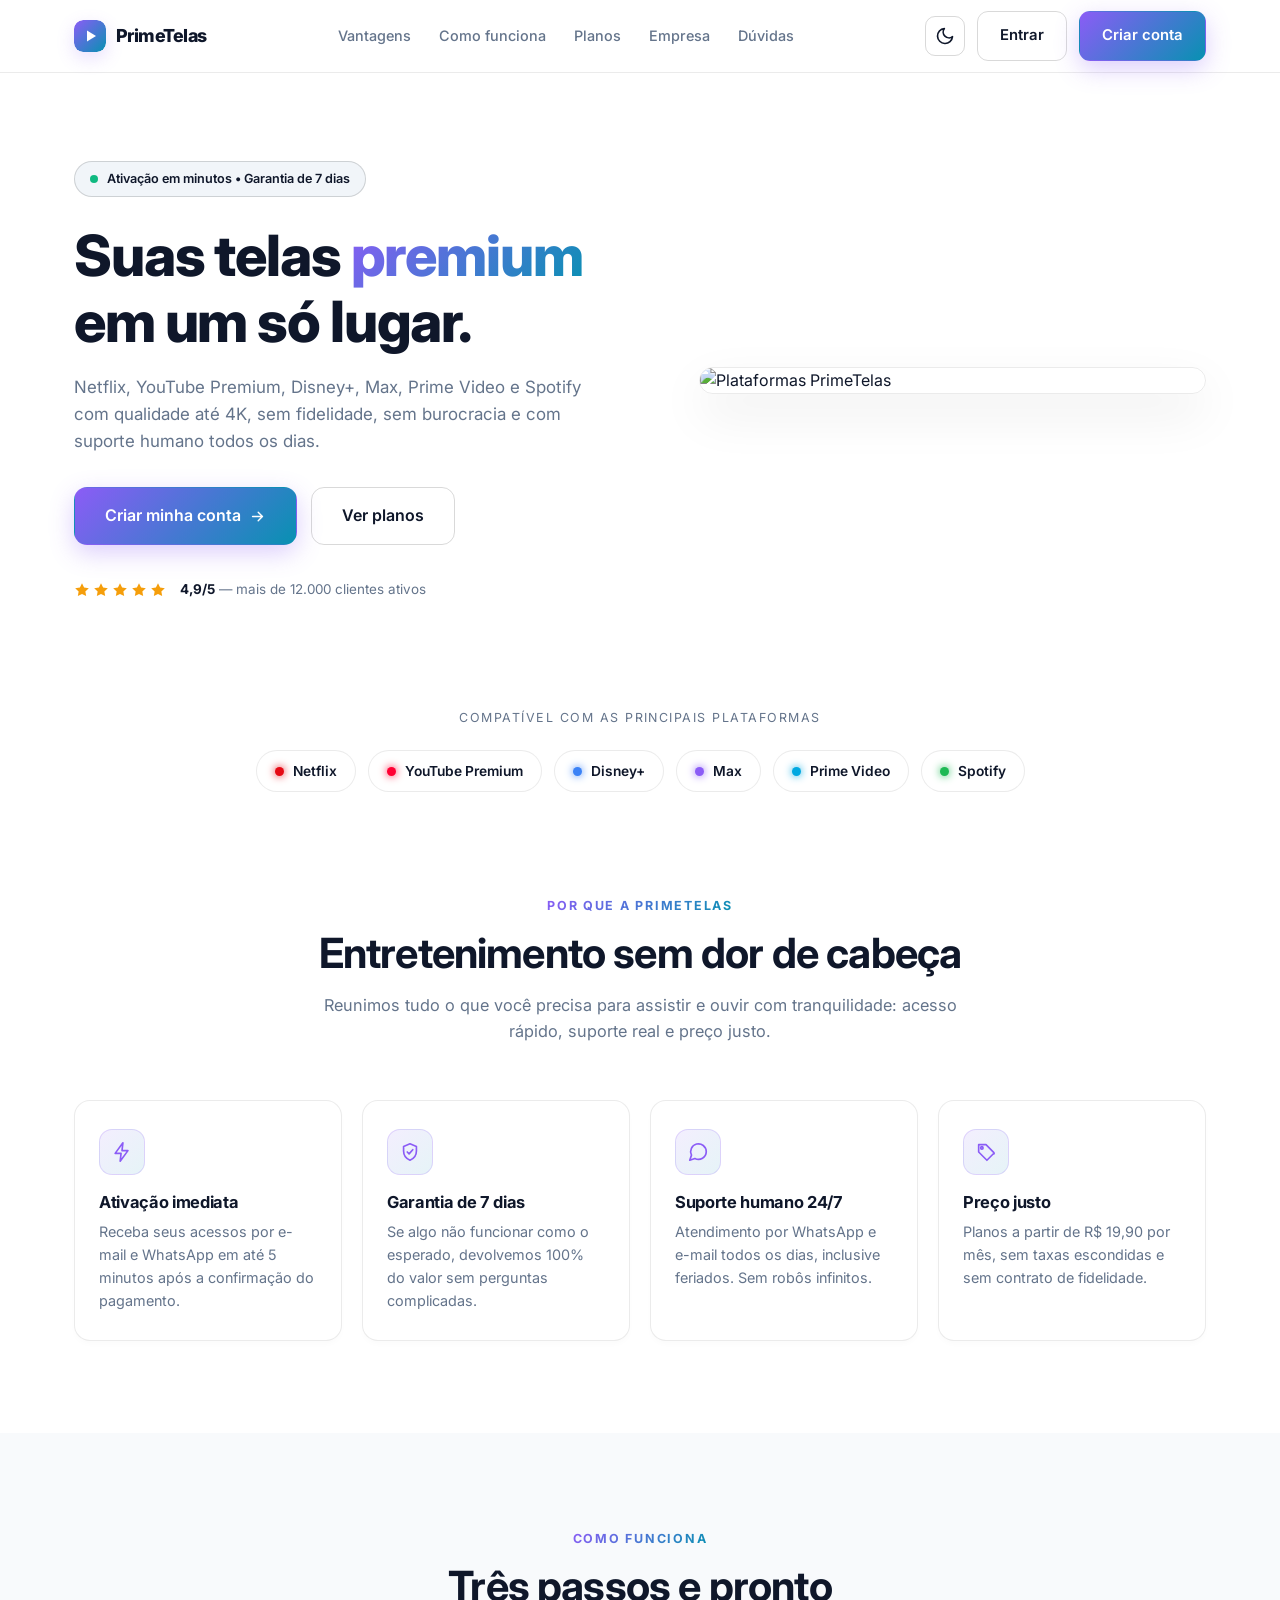
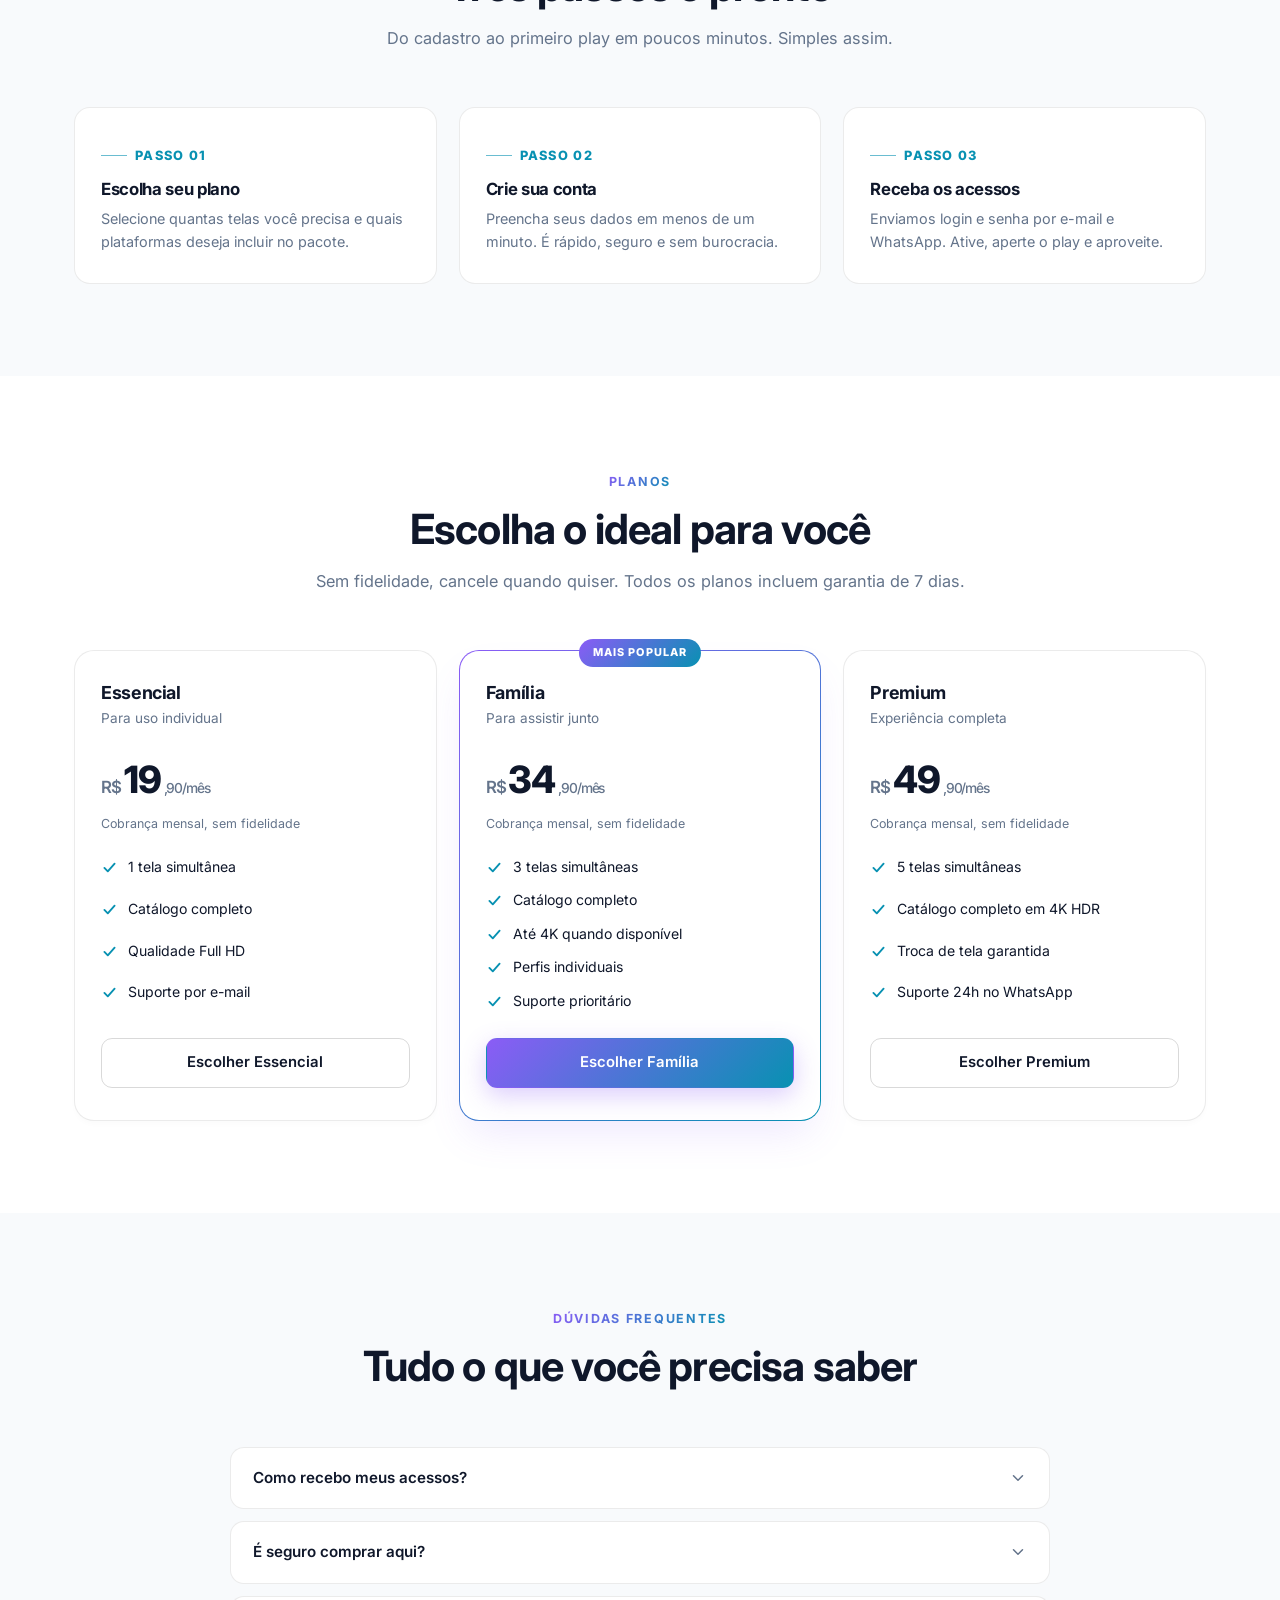
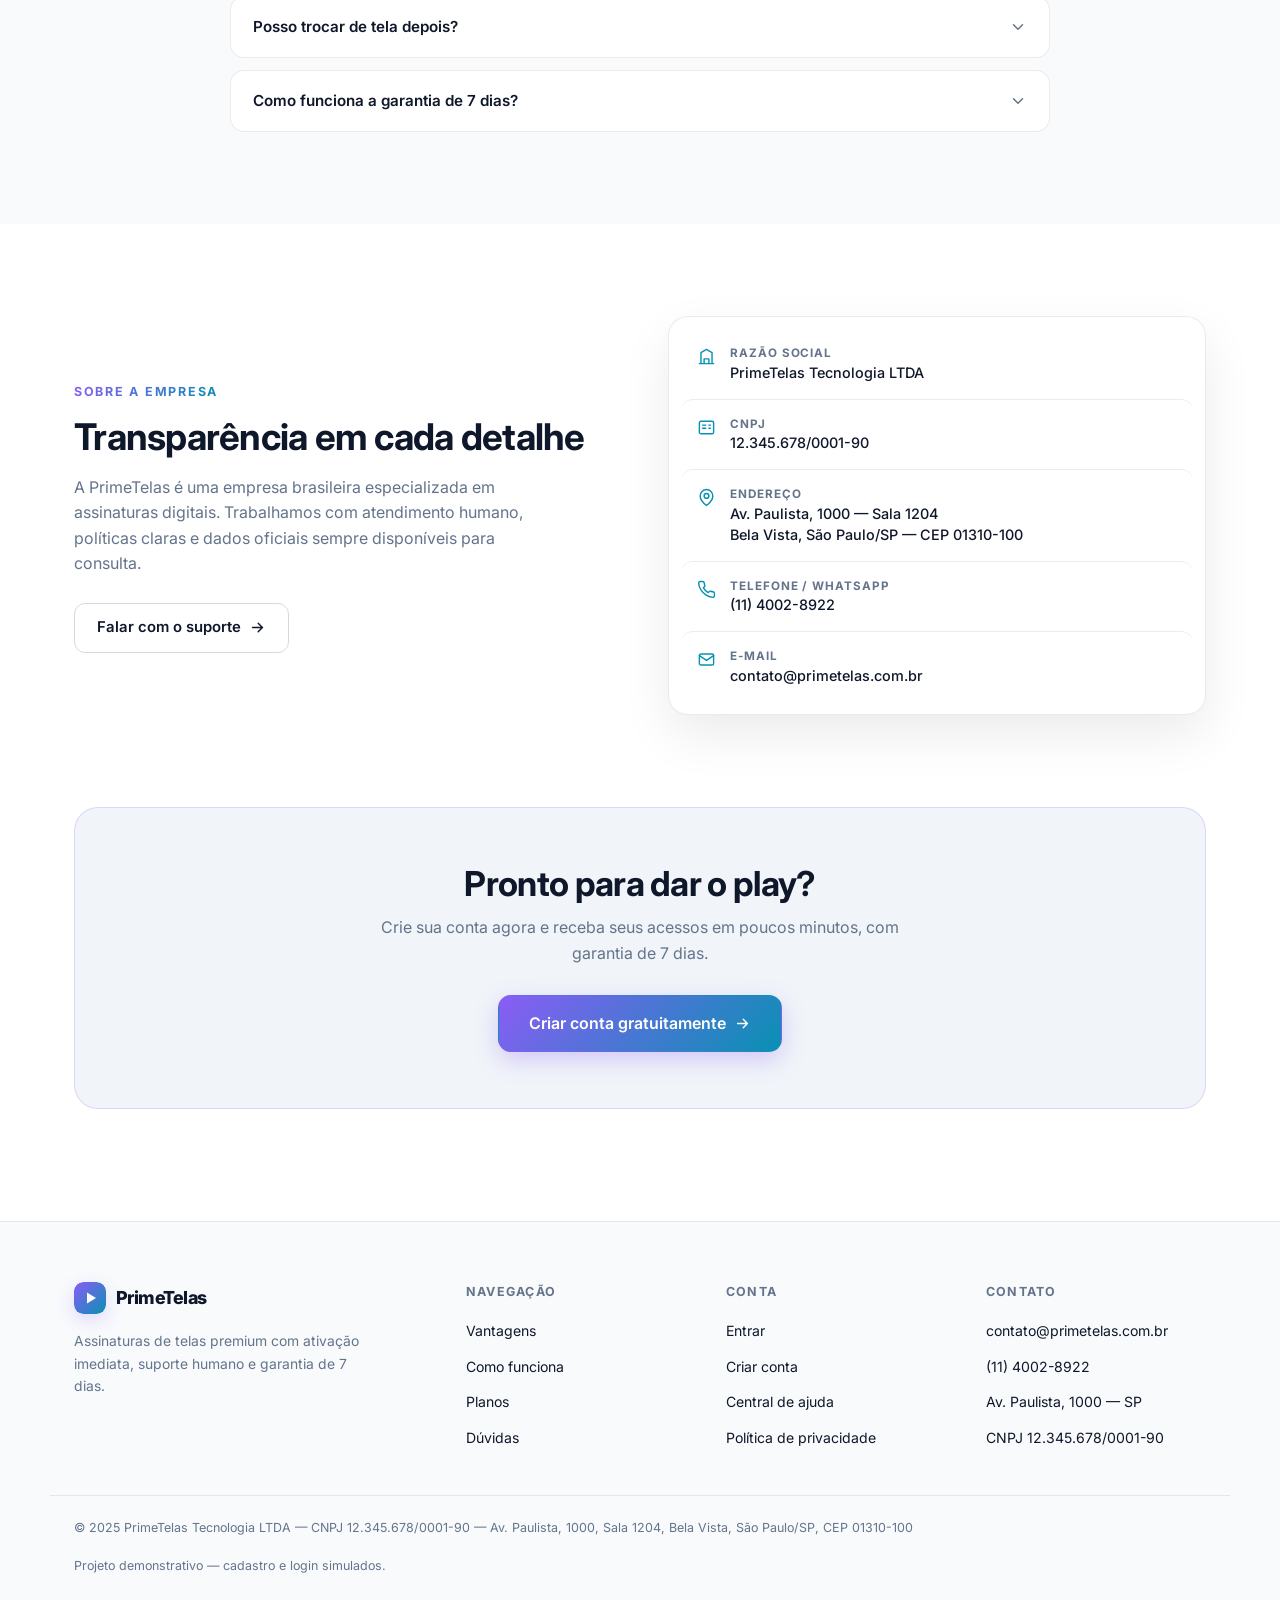
==== commit 71c92a82: "Enhance theme toggle and update logo colors Updated theme color and added theme toggle functionality" ====
--- a/index.html
+++ b/index.html
@@ -3,28 +3,36 @@
 <head>
 <meta charset="UTF-8">
 <meta name="viewport" content="width=device-width, initial-scale=1.0">
-<meta name="theme-color" content="#08080d">
-<meta name="description" content="PrimeTelas — assinaturas de telas premium: Netflix, YouTube Premium, Disney+, Max, Prime Video e Spotify com ativação imediata.">
+<meta name="theme-color" content="#ffffff">
 <title>PrimeTelas — Suas telas premium em um só lugar</title>
 <link rel="preconnect" href="https://fonts.googleapis.com">
 <link rel="preconnect" href="https://fonts.gstatic.com" crossorigin>
 <link href="https://fonts.googleapis.com/css2?family=Inter:wght@400;500;600;700;800&display=swap" rel="stylesheet">
 <link rel="stylesheet" href="estilo.css">
+<script>
+  // Script para carregar o tema antes de renderizar a tela (evita flash)
+  (function() {
+    const savedTheme = localStorage.getItem('theme');
+    if (savedTheme === 'dark') {
+      document.documentElement.setAttribute('data-theme', 'dark');
+    }
+  })();
+</script>
 </head>
 <body>
 
 <!-- ================= NAVBAR ================= -->
 <header class="navbar">
   <div class="container nav-inner">
-    <a class="logo" href="inicio.html">
+    <a class="logo" href="index.html">
       <svg class="logo-mark" viewBox="0 0 32 32" aria-hidden="true">
         <defs>
           <linearGradient id="gradLogo" x1="0" y1="0" x2="32" y2="32" gradientUnits="userSpaceOnUse">
-            <stop stop-color="#8b5cf6"/><stop offset="1" stop-color="#22d3ee"/>
+            <stop stop-color="#8b5cf6"/><stop offset="1" stop-color="#0891b2"/>
           </linearGradient>
         </defs>
         <rect width="32" height="32" rx="9" fill="url(#gradLogo)"/>
-        <path d="M13 10.5v11l9-5.5-9-5.5z" fill="#0b0b12"/>
+        <path d="M13 10.5v11l9-5.5-9-5.5z" fill="#fff"/>
       </svg>
       PrimeTelas
     </a>
@@ -38,6 +46,10 @@
     </nav>
 
     <div class="nav-actions">
+      <button class="theme-btn" id="theme-toggle" aria-label="Alternar tema">
+        <svg class="moon" viewBox="0 0 24 24" fill="none" stroke="currentColor" stroke-width="2" stroke-linecap="round" stroke-linejoin="round"><path d="M21 12.79A9 9 0 1 1 11.21 3 7 7 0 0 0 21 12.79z"/></svg>
+        <svg class="sun" viewBox="0 0 24 24" fill="none" stroke="currentColor" stroke-width="2" stroke-linecap="round" stroke-linejoin="round"><circle cx="12" cy="12" r="5"/><path d="M12 1v2M12 21v2M4.22 4.22l1.42 1.42M18.36 18.36l1.42 1.42M1 12h2M21 12h2M4.22 19.78l1.42-1.42M18.36 5.64l1.42-1.42"/></svg>
+      </button>
       <a href="entrar.html" class="btn btn-ghost">Entrar</a>
       <a href="cadastro.html" class="btn btn-primary">Criar conta</a>
     </div>
@@ -74,29 +86,9 @@
         </div>
       </div>
 
+      <!-- AQUI FOI SUBSTITUÍDO PELO LINK DA SUA IMAGEM -->
       <div class="hero-visual">
-        <div class="screen-panel">
-          <div class="screen-top">
-            <span class="dot"></span><span class="dot"></span><span class="dot"></span>
-            <span class="screen-url">app.primetelas.com</span>
-          </div>
-          <div class="tiles">
-            <div class="tile" style="--brand:#e50914">N</div>
-            <div class="tile" style="--brand:#ff0033">YT</div>
-            <div class="tile" style="--brand:#3b82f6">D+</div>
-            <div class="tile" style="--brand:#8b5cf6">MAX</div>
-            <div class="tile" style="--brand:#00a8e1">PV</div>
-            <div class="tile" style="--brand:#1db954">S</div>
-          </div>
-        </div>
-        <div class="float-card float-1">
-          <svg viewBox="0 0 24 24" fill="none" stroke="currentColor" stroke-width="1.8" stroke-linecap="round" stroke-linejoin="round"><path d="M13 2L4.5 13.5H11L10 22l8.5-11.5H12L13 2z"/></svg>
-          <div><strong>Ativação imediata</strong><span>em até 5 minutos</span></div>
-        </div>
-        <div class="float-card float-2">
-          <svg viewBox="0 0 24 24" fill="none" stroke="currentColor" stroke-width="1.8" stroke-linecap="round" stroke-linejoin="round"><path d="M12 3l7 3v5c0 4.5-3 8.4-7 10-4-1.6-7-5.5-7-10V6l7-3z"/><path d="M9 12l2 2 4-4.5"/></svg>
-          <div><strong>Garantia de 7 dias</strong><span>ou seu dinheiro de volta</span></div>
-        </div>
+        <img src="https://i.postimg.cc/PxjmDtmr/63648C70-1664-49CE-9740-02B9D0FFB2FD.png" alt="Plataformas PrimeTelas" class="hero-image">
       </div>
     </div>
   </section>
@@ -162,7 +154,7 @@
   </section>
 
   <!-- ================= COMO FUNCIONA ================= -->
-  <section class="section" id="como-funciona">
+  <section class="section" id="como-funciona" style="background: var(--bg-soft);">
     <div class="container">
       <div class="section-head">
         <span class="eyebrow">Como funciona</span>
@@ -248,7 +240,7 @@
   </section>
 
   <!-- ================= FAQ ================= -->
-  <section class="section" id="faq">
+  <section class="section" id="faq" style="background: var(--bg-soft);">
     <div class="container">
       <div class="section-head">
         <span class="eyebrow">Dúvidas frequentes</span>
@@ -344,14 +336,6 @@
             <div class="value">contato@primetelas.com.br</div>
           </div>
         </div>
-
-        <div class="company-row">
-          <svg viewBox="0 0 24 24" fill="none" stroke="currentColor" stroke-width="1.8" stroke-linecap="round" stroke-linejoin="round"><circle cx="12" cy="12" r="9"/><path d="M12 7v5l3 2"/></svg>
-          <div>
-            <div class="label">Atendimento</div>
-            <div class="value">Segunda a domingo, das 8h às 22h</div>
-          </div>
-        </div>
       </div>
     </div>
   </section>
@@ -375,15 +359,15 @@
 <footer class="footer">
   <div class="container footer-grid">
     <div class="footer-brand">
-      <a class="logo" href="inicio.html">
+      <a class="logo" href="index.html">
         <svg class="logo-mark" viewBox="0 0 32 32" aria-hidden="true">
           <defs>
             <linearGradient id="gradLogo2" x1="0" y1="0" x2="32" y2="32" gradientUnits="userSpaceOnUse">
-              <stop stop-color="#8b5cf6"/><stop offset="1" stop-color="#22d3ee"/>
+              <stop stop-color="#8b5cf6"/><stop offset="1" stop-color="#0891b2"/>
             </linearGradient>
           </defs>
           <rect width="32" height="32" rx="9" fill="url(#gradLogo2)"/>
-          <path d="M13 10.5v11l9-5.5-9-5.5z" fill="#0b0b12"/>
+          <path d="M13 10.5v11l9-5.5-9-5.5z" fill="#fff"/>
         </svg>
         PrimeTelas
       </a>
@@ -427,5 +411,20 @@
   </div>
 </footer>
 
+<script>
+  // Lógica do Botão de Tema
+  const themeToggle = document.getElementById('theme-toggle');
+  themeToggle.addEventListener('click', () => {
+    const isDark = document.documentElement.getAttribute('data-theme') === 'dark';
+    if (isDark) {
+      document.documentElement.removeAttribute('data-theme');
+      localStorage.setItem('theme', 'light');
+    } else {
+      document.documentElement.setAttribute('data-theme', 'dark');
+      localStorage.setItem('theme', 'dark');
+    }
+  });
+</script>
+
 </body>
 </html>
--- a/estilo.css
+++ b/estilo.css
@@ -1,7 +1,32 @@
 /* ==========================================================
-   PrimeTelas — Estilos globais
+   PrimeTelas — Estilos globais (Light Mode padrão / Dark Mode opcional)
    ========================================================== */
 :root{
+  /* TEMA CLARO (Padrão) */
+  --bg:#ffffff;
+  --bg-soft:#f8fafc;
+  --card:#ffffff;
+  --card-2:#f1f5f9;
+  --border:rgba(0,0,0,.08);
+  --border-strong:rgba(0,0,0,.15);
+  --text:#0f172a;
+  --muted:#64748b;
+  --accent:#8b5cf6;
+  --accent-2:#0891b2;
+  --gradient:linear-gradient(135deg,#8b5cf6 0%,#0891b2 100%);
+  --success:#10b981;
+  --danger:#ef4444;
+  --warning:#f59e0b;
+  --radius:16px;
+  --shadow:0 20px 50px rgba(0,0,0,.08);
+  --nav-bg:rgba(255,255,255,.85);
+  --auth-aside-bg:linear-gradient(135deg,#f8fafc 0%,#e2e8f0 100%);
+  --input-bg:#ffffff;
+  --tile-bg:#f8fafc;
+}
+
+[data-theme="dark"]{
+  /* TEMA ESCURO (Preto Real) */
   --bg:#08080d;
   --bg-soft:#0d0d15;
   --card:#12121c;
@@ -13,11 +38,11 @@
   --accent:#8b5cf6;
   --accent-2:#22d3ee;
   --gradient:linear-gradient(135deg,#8b5cf6 0%,#22d3ee 100%);
-  --success:#34d399;
-  --danger:#f87171;
-  --warning:#fbbf24;
-  --radius:16px;
   --shadow:0 20px 50px rgba(0,0,0,.45);
+  --nav-bg:rgba(8,8,13,.75);
+  --auth-aside-bg:linear-gradient(135deg,#0a0a12 0%,#12121c 100%);
+  --input-bg:rgba(255,255,255,.04);
+  --tile-bg:rgba(255,255,255,.035);
 }
 
 *,*::before,*::after{box-sizing:border-box;margin:0;padding:0}
@@ -25,20 +50,17 @@
 body{
   font-family:'Inter',-apple-system,BlinkMacSystemFont,'Segoe UI',Roboto,Arial,sans-serif;
   color:var(--text);
-  background:
-    radial-gradient(900px 520px at 12% -8%,rgba(139,92,246,.20),transparent 60%),
-    radial-gradient(820px 520px at 92% -4%,rgba(34,211,238,.13),transparent 55%),
-    var(--bg);
-  background-attachment:fixed;
+  background:var(--bg);
   line-height:1.6;
   min-height:100vh;
   -webkit-font-smoothing:antialiased;
+  transition:background-color 0.3s ease, color 0.3s ease;
 }
 img,svg{display:block;max-width:100%}
 a{color:inherit;text-decoration:none}
 ul{list-style:none}
 button{font:inherit;color:inherit}
-::selection{background:rgba(139,92,246,.4)}
+::selection{background:rgba(139,92,246,.2)}
 
 .container{width:100%;max-width:1180px;margin:0 auto;padding:0 24px}
 .section{padding:92px 0}
@@ -59,93 +81,91 @@
   border:1px solid transparent;cursor:pointer;transition:.2s ease;font-family:inherit;white-space:nowrap;
 }
 .btn svg{width:17px;height:17px;flex:none}
-.btn-primary{background:var(--gradient);color:#fff;box-shadow:0 10px 26px rgba(139,92,246,.35)}
-.btn-primary:hover{transform:translateY(-2px);box-shadow:0 16px 34px rgba(139,92,246,.45)}
-.btn-ghost{color:var(--text);border-color:var(--border-strong);background:rgba(255,255,255,.03)}
-.btn-ghost:hover{background:rgba(255,255,255,.08);border-color:rgba(255,255,255,.28)}
+.btn-primary{background:var(--gradient);color:#fff;box-shadow:0 8px 24px rgba(139,92,246,.3)}
+.btn-primary:hover{transform:translateY(-2px);box-shadow:0 12px 30px rgba(139,92,246,.4)}
+.btn-ghost{color:var(--text);border-color:var(--border-strong);background:transparent}
+.btn-ghost:hover{background:var(--card-2);border-color:var(--muted)}
 .btn-lg{padding:15px 30px;font-size:1rem;border-radius:13px}
 .btn-block{width:100%}
 .btn:active{transform:translateY(0)}
 
+/* Botão de Tema */
+.theme-btn{
+  background:transparent;border:1px solid var(--border-strong);
+  width:40px;height:40px;border-radius:10px;display:grid;place-items:center;
+  cursor:pointer;transition:.2s;color:var(--text);
+}
+.theme-btn:hover{background:var(--card-2)}
+.theme-btn svg{width:20px;height:20px}
+.theme-btn .sun{display:none}
+[data-theme="dark"] .theme-btn .sun{display:block}
+[data-theme="dark"] .theme-btn .moon{display:none}
+
 /* ============ Navbar ============ */
 .navbar{
   position:sticky;top:0;z-index:60;
-  background:rgba(8,8,13,.72);
+  background:var(--nav-bg);
   backdrop-filter:blur(16px);-webkit-backdrop-filter:blur(16px);
   border-bottom:1px solid var(--border);
+  transition:background-color 0.3s ease;
 }
 .nav-inner{display:flex;align-items:center;justify-content:space-between;height:72px;gap:24px}
-.logo{display:flex;align-items:center;gap:10px;font-weight:800;font-size:1.12rem;letter-spacing:-.03em}
-.logo-mark{width:32px;height:32px;flex:none;border-radius:9px;box-shadow:0 6px 18px rgba(139,92,246,.35)}
+.logo{display:flex;align-items:center;gap:10px;font-weight:800;font-size:1.12rem;letter-spacing:-.03em;color:var(--text)}
+.logo-mark{width:32px;height:32px;flex:none;border-radius:9px;box-shadow:0 6px 18px rgba(139,92,246,.2)}
 .nav-links{display:flex;gap:28px;font-size:.9rem;color:var(--muted);font-weight:500}
 .nav-links a{transition:.2s}
 .nav-links a:hover{color:var(--text)}
-.nav-actions{display:flex;gap:10px;align-items:center}
+.nav-actions{display:flex;gap:12px;align-items:center}
 
 /* ============ Hero ============ */
 .hero{padding:88px 0 80px;position:relative}
 .hero-grid{display:grid;grid-template-columns:1.05fr .95fr;gap:64px;align-items:center}
 .badge{
   display:inline-flex;align-items:center;gap:9px;padding:7px 15px;border-radius:999px;
-  border:1px solid var(--border-strong);background:rgba(255,255,255,.04);
-  font-size:.79rem;font-weight:600;color:#cfcfe2;margin-bottom:26px;
+  border:1px solid var(--border-strong);background:var(--card-2);
+  font-size:.79rem;font-weight:600;color:var(--text);margin-bottom:26px;
 }
 .badge .pulse{
   width:8px;height:8px;border-radius:50%;background:var(--success);
-  box-shadow:0 0 0 0 rgba(52,211,153,.6);animation:pulse 2s infinite;
+  box-shadow:0 0 0 0 rgba(16,185,129,.6);animation:pulse 2s infinite;
 }
 @keyframes pulse{
-  0%{box-shadow:0 0 0 0 rgba(52,211,153,.6)}
-  70%{box-shadow:0 0 0 9px rgba(52,211,153,0)}
-  100%{box-shadow:0 0 0 0 rgba(52,211,153,0)}
-}
-.hero h1{font-size:clamp(2.3rem,4.8vw,3.55rem);font-weight:800;margin-bottom:20px}
+  0%{box-shadow:0 0 0 0 rgba(16,185,129,.6)}
+  70%{box-shadow:0 0 0 9px rgba(16,185,129,0)}
+  100%{box-shadow:0 0 0 0 rgba(16,185,129,0)}
+}
+.hero h1{font-size:clamp(2.3rem,4.8vw,3.55rem);font-weight:800;margin-bottom:20px;color:var(--text)}
 .hero h1 .grad{
   background:var(--gradient);-webkit-background-clip:text;background-clip:text;color:transparent;
 }
 .hero p.lead{color:var(--muted);font-size:1.06rem;max-width:520px;margin-bottom:32px}
 .hero-actions{display:flex;gap:14px;flex-wrap:wrap;margin-bottom:34px}
 .trust{display:flex;align-items:center;gap:14px;flex-wrap:wrap}
-.stars{display:flex;gap:3px;color:#fbbf24}
+.stars{display:flex;gap:3px;color:#f59e0b}
 .stars svg{width:16px;height:16px}
 .trust small{color:var(--muted);font-size:.84rem}
 .trust b{color:var(--text)}
 
-/* --- Mock visual --- */
-.hero-visual{position:relative}
-.screen-panel{
-  border-radius:20px;border:1px solid var(--border-strong);
-  background:linear-gradient(180deg,rgba(255,255,255,.06),rgba(255,255,255,.015));
-  box-shadow:var(--shadow);padding:14px;backdrop-filter:blur(6px);
-}
-.screen-top{display:flex;align-items:center;gap:6px;padding:2px 6px 14px}
-.screen-top .dot{width:9px;height:9px;border-radius:50%;background:rgba(255,255,255,.18)}
-.screen-url{
-  margin-left:10px;font-size:.72rem;color:var(--muted);background:rgba(255,255,255,.05);
-  padding:3px 12px;border-radius:999px;border:1px solid var(--border);
-}
-.tiles{display:grid;grid-template-columns:repeat(3,1fr);gap:12px}
-.tile{
-  aspect-ratio:16/10;border-radius:12px;display:grid;place-items:center;
-  font-weight:800;font-size:1.15rem;letter-spacing:-.02em;
-  background:rgba(255,255,255,.035);border:1px solid var(--border);
-  color:var(--brand);
-  text-shadow:0 0 22px color-mix(in srgb,var(--brand) 70%,transparent);
-  transition:.25s ease;
-}
-.tile:hover{transform:translateY(-3px);border-color:color-mix(in srgb,var(--brand) 55%,transparent);background:rgba(255,255,255,.06)}
-.float-card{
-  position:absolute;display:flex;align-items:center;gap:11px;
-  background:rgba(23,23,37,.92);border:1px solid var(--border-strong);
-  border-radius:14px;padding:11px 16px;box-shadow:var(--shadow);
-  backdrop-filter:blur(10px);animation:float 5s ease-in-out infinite;
-}
-.float-card svg{width:20px;height:20px;color:var(--accent-2);flex:none}
-.float-card strong{display:block;font-size:.82rem;line-height:1.2}
-.float-card span{font-size:.72rem;color:var(--muted)}
-.float-1{top:-18px;right:-6px}
-.float-2{bottom:-20px;left:-6px;animation-delay:1.4s}
-@keyframes float{0%,100%{transform:translateY(0)}50%{transform:translateY(-9px)}}
+/* --- Imagem do Hero --- */
+.hero-visual{
+  position:relative;
+  display:flex;
+  justify-content:center;
+  align-items:center;
+}
+.hero-image{
+  width:100%;
+  max-width:540px;
+  height:auto;
+  border-radius:20px;
+  box-shadow:var(--shadow);
+  border: 1px solid var(--border);
+  object-fit: cover;
+  transition: transform 0.3s ease;
+}
+.hero-image:hover {
+  transform: translateY(-5px);
+}
 
 /* ============ Faixa de marcas ============ */
 .brands{padding:28px 0 8px}
@@ -153,25 +173,25 @@
 .brand-row{display:flex;flex-wrap:wrap;justify-content:center;gap:12px}
 .brand-pill{
   display:inline-flex;align-items:center;gap:9px;padding:9px 18px;border-radius:999px;
-  border:1px solid var(--border);background:rgba(255,255,255,.03);
-  font-size:.86rem;font-weight:600;color:#cfcfe2;
-}
-.brand-dot{width:9px;height:9px;border-radius:50%;background:var(--brand);box-shadow:0 0 10px var(--brand)}
+  border:1px solid var(--border);background:var(--card);
+  font-size:.86rem;font-weight:600;color:var(--text);
+}
+.brand-dot{width:9px;height:9px;border-radius:50%;background:var(--brand);box-shadow:0 0 8px var(--brand)}
 
 /* ============ Vantagens ============ */
 .grid-cards{display:grid;grid-template-columns:repeat(auto-fit,minmax(240px,1fr));gap:20px}
 .card{
   background:var(--card);border:1px solid var(--border);border-radius:var(--radius);
-  padding:28px 24px;transition:.25s ease;
-}
-.card:hover{transform:translateY(-4px);border-color:var(--border-strong);background:var(--card-2)}
+  padding:28px 24px;transition:.25s ease;box-shadow:0 4px 6px -1px rgba(0,0,0,.02);
+}
+.card:hover{transform:translateY(-4px);border-color:var(--border-strong);box-shadow:0 10px 25px -5px rgba(0,0,0,.05)}
 .icon-box{
   width:46px;height:46px;border-radius:13px;display:grid;place-items:center;margin-bottom:18px;
-  background:linear-gradient(135deg,rgba(139,92,246,.22),rgba(34,211,238,.16));
-  border:1px solid rgba(139,92,246,.3);color:#c4b5fd;
+  background:linear-gradient(135deg,rgba(139,92,246,.1),rgba(8,145,178,.1));
+  border:1px solid rgba(139,92,246,.2);color:var(--accent);
 }
 .icon-box svg{width:22px;height:22px}
-.card h3{font-size:1.03rem;margin-bottom:8px}
+.card h3{font-size:1.03rem;margin-bottom:8px;color:var(--text)}
 .card p{font-size:.9rem;color:var(--muted)}
 
 /* ============ Como funciona ============ */
@@ -179,14 +199,14 @@
 .step{
   position:relative;padding:30px 26px;border-radius:var(--radius);
   border:1px solid var(--border);
-  background:linear-gradient(180deg,rgba(255,255,255,.045),rgba(255,255,255,.01));
+  background:var(--card);
 }
 .step-num{
   font-size:.8rem;font-weight:800;letter-spacing:.1em;color:var(--accent-2);margin-bottom:14px;
   display:inline-flex;align-items:center;gap:8px;
 }
 .step-num::before{content:"";width:26px;height:1px;background:var(--accent-2);opacity:.6}
-.step h3{font-size:1.05rem;margin-bottom:8px}
+.step h3{font-size:1.05rem;margin-bottom:8px;color:var(--text)}
 .step p{font-size:.9rem;color:var(--muted)}
 
 /* ============ Planos ============ */
@@ -194,28 +214,32 @@
 .plan{
   display:flex;flex-direction:column;padding:32px 26px;border-radius:20px;
   background:var(--card);border:1px solid var(--border);transition:.25s ease;
-}
-.plan:hover{transform:translateY(-4px);border-color:var(--border-strong)}
-.plan h3{font-size:1.12rem;margin-bottom:4px}
+  box-shadow:0 4px 6px -1px rgba(0,0,0,.02);
+}
+.plan:hover{transform:translateY(-4px);border-color:var(--border-strong);box-shadow:0 10px 25px -5px rgba(0,0,0,.05)}
+.plan h3{font-size:1.12rem;margin-bottom:4px;color:var(--text)}
 .plan .plan-desc{font-size:.85rem;color:var(--muted);margin-bottom:20px}
-.plan-price{display:flex;align-items:baseline;gap:3px;font-weight:800;font-size:2.35rem;letter-spacing:-.03em;margin-bottom:4px}
+.plan-price{display:flex;align-items:baseline;gap:3px;font-weight:800;font-size:2.35rem;letter-spacing:-.03em;margin-bottom:4px;color:var(--text)}
 .plan-price small{font-size:.86rem;font-weight:500;color:var(--muted)}
 .plan-price .cur{font-size:1.05rem;font-weight:600;color:var(--muted)}
 .plan .plan-note{font-size:.78rem;color:var(--muted);margin-bottom:22px}
 .plan-list{flex:1;margin-bottom:26px;display:grid;gap:11px}
-.plan-list li{display:flex;gap:10px;align-items:flex-start;font-size:.88rem;color:#c3c3d6}
+.plan-list li{display:flex;gap:10px;align-items:flex-start;font-size:.88rem;color:var(--text)}
 .plan-list .check{width:17px;height:17px;flex:none;color:var(--accent-2);margin-top:3px}
 .plan.featured{
-  background:linear-gradient(var(--card-2),var(--card-2)) padding-box,
+  background:linear-gradient(var(--card),var(--card)) padding-box,
              var(--gradient) border-box;
   border:1px solid transparent;
+  box-shadow:0 20px 40px -10px rgba(139,92,246,.15);
+  position:relative;
+}
+[data-theme="dark"] .plan.featured {
   box-shadow:0 24px 60px rgba(139,92,246,.22);
-  position:relative;
 }
 .plan.featured .tag-pop{
   position:absolute;top:-12px;left:50%;transform:translateX(-50%);
   font-size:.68rem;font-weight:800;letter-spacing:.1em;text-transform:uppercase;
-  padding:5px 14px;border-radius:999px;background:var(--gradient);color:#0b0b12;white-space:nowrap;
+  padding:5px 14px;border-radius:999px;background:var(--gradient);color:#fff;white-space:nowrap;
 }
 
 /* ============ FAQ ============ */
@@ -227,7 +251,7 @@
 .faq-item[open]{border-color:rgba(139,92,246,.4);background:var(--card-2)}
 .faq-item summary{
   list-style:none;cursor:pointer;padding:18px 22px;font-weight:600;font-size:.95rem;
-  display:flex;align-items:center;justify-content:space-between;gap:16px;
+  display:flex;align-items:center;justify-content:space-between;gap:16px;color:var(--text);
 }
 .faq-item summary::-webkit-details-marker{display:none}
 .faq-item summary svg{width:18px;height:18px;flex:none;color:var(--muted);transition:.25s}
@@ -236,7 +260,7 @@
 
 /* ============ Empresa ============ */
 .company-grid{display:grid;grid-template-columns:1fr 1fr;gap:56px;align-items:center}
-.company-grid h2{font-size:clamp(1.7rem,3.2vw,2.3rem);margin-bottom:16px}
+.company-grid h2{font-size:clamp(1.7rem,3.2vw,2.3rem);margin-bottom:16px;color:var(--text)}
 .company-grid > div > p{color:var(--muted);margin-bottom:26px;max-width:460px}
 .company-card{
   background:var(--card);border:1px solid var(--border);border-radius:20px;
@@ -245,8 +269,8 @@
 .company-row{
   display:flex;gap:14px;align-items:flex-start;padding:15px 16px;border-radius:12px;transition:.2s;
 }
-.company-row + .company-row{border-top:1px solid rgba(255,255,255,.05)}
-.company-row:hover{background:rgba(255,255,255,.03)}
+.company-row + .company-row{border-top:1px solid var(--border)}
+.company-row:hover{background:var(--card-2)}
 .company-row svg{width:19px;height:19px;flex:none;color:var(--accent-2);margin-top:3px}
 .company-row .label{font-size:.73rem;text-transform:uppercase;letter-spacing:.08em;color:var(--muted);font-weight:700}
 .company-row .value{font-size:.9rem;color:var(--text);font-weight:500;line-height:1.45}
@@ -254,101 +278,96 @@
 /* ============ CTA final ============ */
 .cta-band{
   position:relative;overflow:hidden;border-radius:24px;padding:56px 40px;text-align:center;
-  border:1px solid rgba(139,92,246,.3);
-  background:
-    radial-gradient(600px 260px at 20% 0%,rgba(139,92,246,.35),transparent 65%),
-    radial-gradient(600px 260px at 85% 100%,rgba(34,211,238,.28),transparent 65%),
-    var(--card);
-}
-.cta-band h2{font-size:clamp(1.6rem,3vw,2.15rem);margin-bottom:12px}
+  border:1px solid rgba(139,92,246,.2);
+  background:var(--card-2);
+}
+.cta-band h2{font-size:clamp(1.6rem,3vw,2.15rem);margin-bottom:12px;color:var(--text)}
 .cta-band p{color:var(--muted);margin-bottom:28px;max-width:520px;margin-left:auto;margin-right:auto}
 
 /* ============ Footer ============ */
-.footer{border-top:1px solid var(--border);margin-top:20px;padding:60px 0 0;background:rgba(8,8,13,.6)}
+.footer{border-top:1px solid var(--border);margin-top:20px;padding:60px 0 0;background:var(--bg-soft)}
 .footer-grid{display:grid;grid-template-columns:1.6fr 1fr 1fr 1fr;gap:40px;padding-bottom:44px}
 .footer-brand p{color:var(--muted);font-size:.87rem;margin-top:16px;max-width:290px}
 .footer h4{font-size:.78rem;text-transform:uppercase;letter-spacing:.1em;color:var(--muted);margin-bottom:16px}
 .footer-col ul{display:grid;gap:10px}
-.footer-col a{font-size:.88rem;color:#c3c3d6;transition:.2s}
+.footer-col a{font-size:.88rem;color:var(--text);transition:.2s}
 .footer-col a:hover{color:var(--accent-2)}
 .footer-bottom{
   border-top:1px solid var(--border);padding-top:22px;padding-bottom:26px;
   display:flex;justify-content:space-between;gap:18px;flex-wrap:wrap;
   font-size:.78rem;color:var(--muted);
 }
-.footer-bottom .demo{color:#6c6c85}
+.footer-bottom .demo{color:var(--muted)}
 
 /* ==========================================================
    Páginas de autenticação (login / cadastro)
    ========================================================== */
-.auth-page{display:grid;grid-template-columns:1fr 1.08fr;min-height:100vh}
+.auth-page{display:grid;grid-template-columns:1fr 1.08fr;min-height:100vh;background:var(--bg)}
 .auth-aside{
   position:relative;overflow:hidden;padding:52px 52px 40px;
   display:flex;flex-direction:column;justify-content:space-between;
-  background:
-    radial-gradient(620px 420px at 18% 8%,rgba(139,92,246,.38),transparent 62%),
-    radial-gradient(620px 460px at 92% 96%,rgba(34,211,238,.26),transparent 62%),
-    #0a0a12;
+  background:var(--auth-aside-bg);
   border-right:1px solid var(--border);
 }
-.auth-aside .aside-content h2{font-size:clamp(1.5rem,2.3vw,2rem);max-width:380px;margin-bottom:26px}
+.auth-aside .aside-content h2{font-size:clamp(1.5rem,2.3vw,2rem);max-width:380px;margin-bottom:26px;color:var(--text)}
 .aside-list{display:grid;gap:14px}
-.aside-list li{display:flex;gap:11px;align-items:flex-start;font-size:.92rem;color:#cfcfe2}
+.aside-list li{display:flex;gap:11px;align-items:flex-start;font-size:.92rem;color:var(--text)}
 .aside-list svg{width:18px;height:18px;flex:none;color:var(--accent-2);margin-top:3px}
-.aside-foot{font-size:.76rem;color:#6c6c85}
-.auth-main{display:flex;align-items:center;justify-content:center;padding:52px 24px}
+.aside-foot{font-size:.76rem;color:var(--muted)}
+.auth-main{display:flex;align-items:center;justify-content:center;padding:52px 24px;position:relative}
+.auth-theme-toggle{position:absolute;top:24px;right:24px;}
 .auth-card{width:100%;max-width:520px}
 .auth-card .logo{margin-bottom:32px;display:none}
-.auth-card h1{font-size:1.85rem;margin-bottom:8px}
+.auth-card h1{font-size:1.85rem;margin-bottom:8px;color:var(--text)}
 .auth-card .sub{color:var(--muted);font-size:.93rem;margin-bottom:32px}
 .auth-switch{margin-top:26px;text-align:center;font-size:.88rem;color:var(--muted)}
-.auth-switch a{color:var(--accent-2);font-weight:600}
+.auth-switch a{color:var(--accent);font-weight:600}
 .auth-switch a:hover{text-decoration:underline}
 
 /* ============ Formulários ============ */
 .field{margin-bottom:18px}
-.field label{display:block;font-size:.83rem;font-weight:600;margin-bottom:8px;color:#d6d6e6}
-.field label .req{color:var(--accent-2)}
+.field label{display:block;font-size:.83rem;font-weight:600;margin-bottom:8px;color:var(--text)}
+.field label .req{color:var(--accent)}
 .field-row{display:grid;grid-template-columns:1fr 1fr;gap:14px}
 .input-wrap{position:relative;display:flex;align-items:center}
 .input-wrap .leading{
-  position:absolute;left:14px;width:18px;height:18px;color:#6f6f88;pointer-events:none;
+  position:absolute;left:14px;width:18px;height:18px;color:var(--muted);pointer-events:none;
 }
 .input-wrap input{
   width:100%;padding:13px 14px 13px 44px;
-  background:rgba(255,255,255,.04);border:1px solid var(--border);border-radius:12px;
+  background:var(--input-bg);border:1px solid var(--border-strong);border-radius:12px;
   color:var(--text);font-size:.94rem;font-family:inherit;outline:none;transition:.2s;
 }
-.input-wrap input::placeholder{color:#5c5c72}
+.input-wrap input::placeholder{color:var(--muted);opacity:0.7}
 .input-wrap input:focus{
-  border-color:rgba(139,92,246,.7);background:rgba(255,255,255,.06);
-  box-shadow:0 0 0 3px rgba(139,92,246,.16);
+  border-color:var(--accent);background:var(--input-bg);
+  box-shadow:0 0 0 3px rgba(139,92,246,.15);
 }
 .input-wrap.has-toggle input{padding-right:48px}
 .toggle-pass{
   position:absolute;right:7px;background:none;border:0;padding:8px;border-radius:9px;
   cursor:pointer;color:var(--muted);display:grid;place-items:center;transition:.2s;
 }
-.toggle-pass:hover{color:var(--text);background:rgba(255,255,255,.07)}
+.toggle-pass:hover{color:var(--text);background:var(--card-2)}
 .toggle-pass svg{width:18px;height:18px}
 .toggle-pass .icon-eye-off{display:none}
 .toggle-pass.visible .icon-eye{display:none}
 .toggle-pass.visible .icon-eye-off{display:block}
 
 .error-msg{display:none;font-size:.78rem;color:var(--danger);margin-top:7px}
-.field.invalid input{border-color:var(--danger);box-shadow:0 0 0 3px rgba(248,113,113,.14)}
+.field.invalid input{border-color:var(--danger);box-shadow:0 0 0 3px rgba(239,68,68,.14)}
 .field.invalid .error-msg{display:block}
 
 /* Força da senha */
 .strength{margin-top:11px}
 .strength-bar{display:flex;gap:6px;margin-bottom:8px}
-.strength-bar span{height:4px;flex:1;border-radius:999px;background:rgba(255,255,255,.09);transition:.3s}
+.strength-bar span{height:4px;flex:1;border-radius:999px;background:var(--border-strong);transition:.3s}
 .strength-bar span.on{background:var(--danger)}
 .strength-bar span.on.med{background:var(--warning)}
 .strength-bar span.on.strong{background:var(--success)}
 .strength-label{font-size:.76rem;color:var(--muted)}
 .req-list{display:grid;grid-template-columns:1fr 1fr;gap:6px 14px;margin-top:12px}
-.req-item{display:flex;align-items:center;gap:6px;font-size:.76rem;color:#6f6f88;transition:.2s}
+.req-item{display:flex;align-items:center;gap:6px;font-size:.76rem;color:var(--muted);transition:.2s}
 .req-item svg{width:13px;height:13px;flex:none}
 .req-item.ok{color:var(--success)}
 
@@ -356,35 +375,38 @@
 .checkbox{display:flex;gap:10px;align-items:flex-start;font-size:.84rem;color:var(--muted);cursor:pointer;margin:6px 0 22px}
 .checkbox input{
   appearance:none;-webkit-appearance:none;width:18px;height:18px;flex:none;margin-top:2px;
-  border:1px solid var(--border-strong);border-radius:6px;background:rgba(255,255,255,.04);
+  border:1px solid var(--border-strong);border-radius:6px;background:var(--input-bg);
   cursor:pointer;position:relative;transition:.2s;
 }
 .checkbox input:checked{background:var(--gradient);border-color:transparent}
 .checkbox input:checked::after{
   content:"";position:absolute;left:5.5px;top:2px;width:5px;height:9px;
-  border:2px solid #0b0b12;border-top:0;border-left:0;transform:rotate(45deg);
-}
-.checkbox a{color:var(--accent-2);font-weight:600}
+  border:2px solid #fff;border-top:0;border-left:0;transform:rotate(45deg);
+}
+.checkbox a{color:var(--accent);font-weight:600}
 .checkbox.invalid{color:var(--danger)}
-.link-mini{display:block;text-align:right;font-size:.8rem;color:var(--accent-2);margin:-8px 0 18px;font-weight:600}
+.link-mini{display:block;text-align:right;font-size:.8rem;color:var(--accent);margin:-8px 0 18px;font-weight:600}
 .link-mini:hover{text-decoration:underline}
 
 /* Sucesso */
 .success-box{
   display:none;text-align:center;padding:44px 28px;border-radius:20px;
-  border:1px solid rgba(52,211,153,.35);background:rgba(52,211,153,.07);
+  border:1px solid rgba(16,185,129,.35);background:rgba(16,185,129,.05);
 }
 .success-box .ok-icon{
   width:64px;height:64px;border-radius:50%;margin:0 auto 20px;display:grid;place-items:center;
-  background:rgba(52,211,153,.15);border:1px solid rgba(52,211,153,.45);color:var(--success);
+  background:rgba(16,185,129,.15);border:1px solid rgba(16,185,129,.45);color:var(--success);
 }
 .success-box .ok-icon svg{width:30px;height:30px}
-.success-box h2{font-size:1.3rem;margin-bottom:8px}
+.success-box h2{font-size:1.3rem;margin-bottom:8px;color:var(--text)}
 .success-box p{color:var(--muted);font-size:.9rem}
 
 /* ============ Responsivo ============ */
 @media (max-width:1000px){
-  .hero-grid{grid-template-columns:1fr;gap:56px}
+  .hero-grid{grid-template-columns:1fr;gap:56px;text-align:center}
+  .hero p.lead{margin:0 auto 32px}
+  .hero-actions{justify-content:center}
+  .trust{justify-content:center}
   .company-grid{grid-template-columns:1fr;gap:36px}
   .auth-page{grid-template-columns:1fr}
   .auth-aside{display:none}
@@ -403,7 +425,4 @@
   .footer-bottom{flex-direction:column;gap:8px}
   .cta-band{padding:42px 22px}
   .hero{padding:56px 0 64px}
-  .float-1{right:4px;top:-14px}
-  .float-2{left:4px;bottom:-16px}
-  .float-card{padding:9px 13px}
-}
+}
